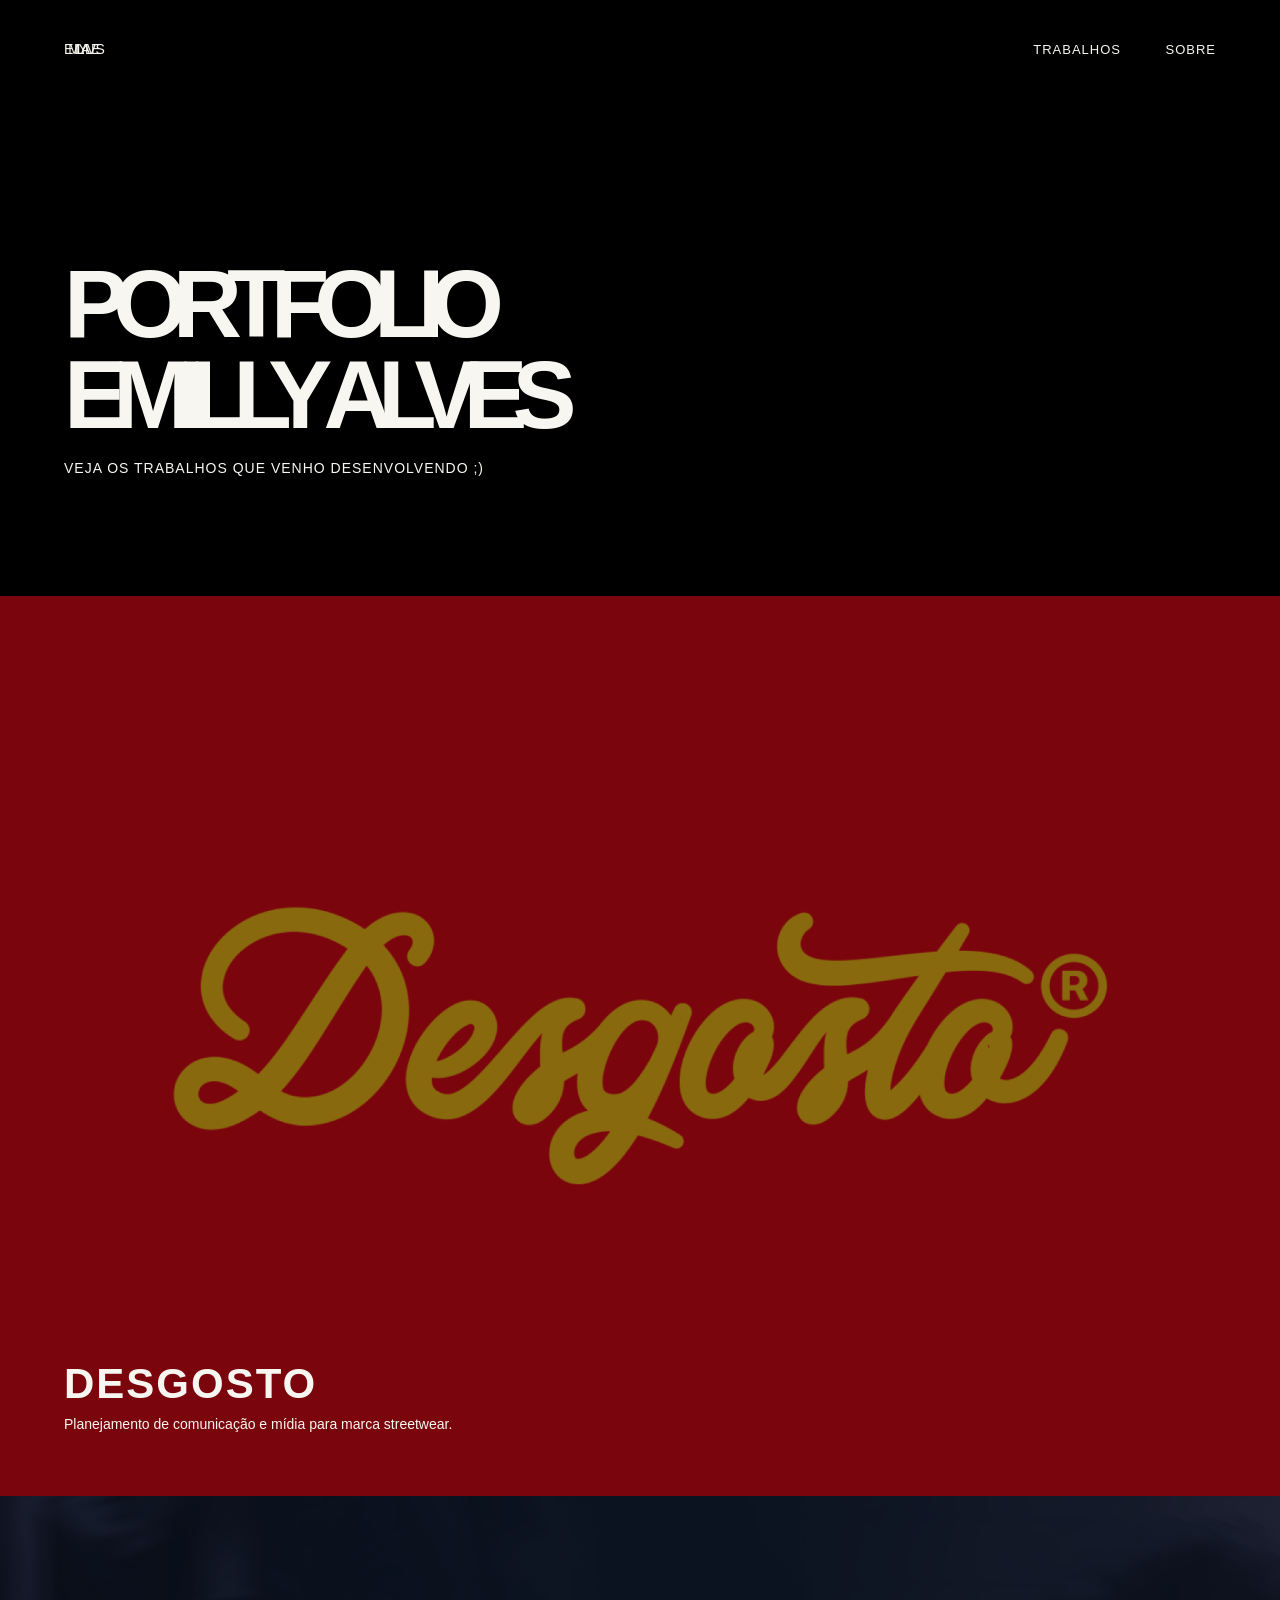
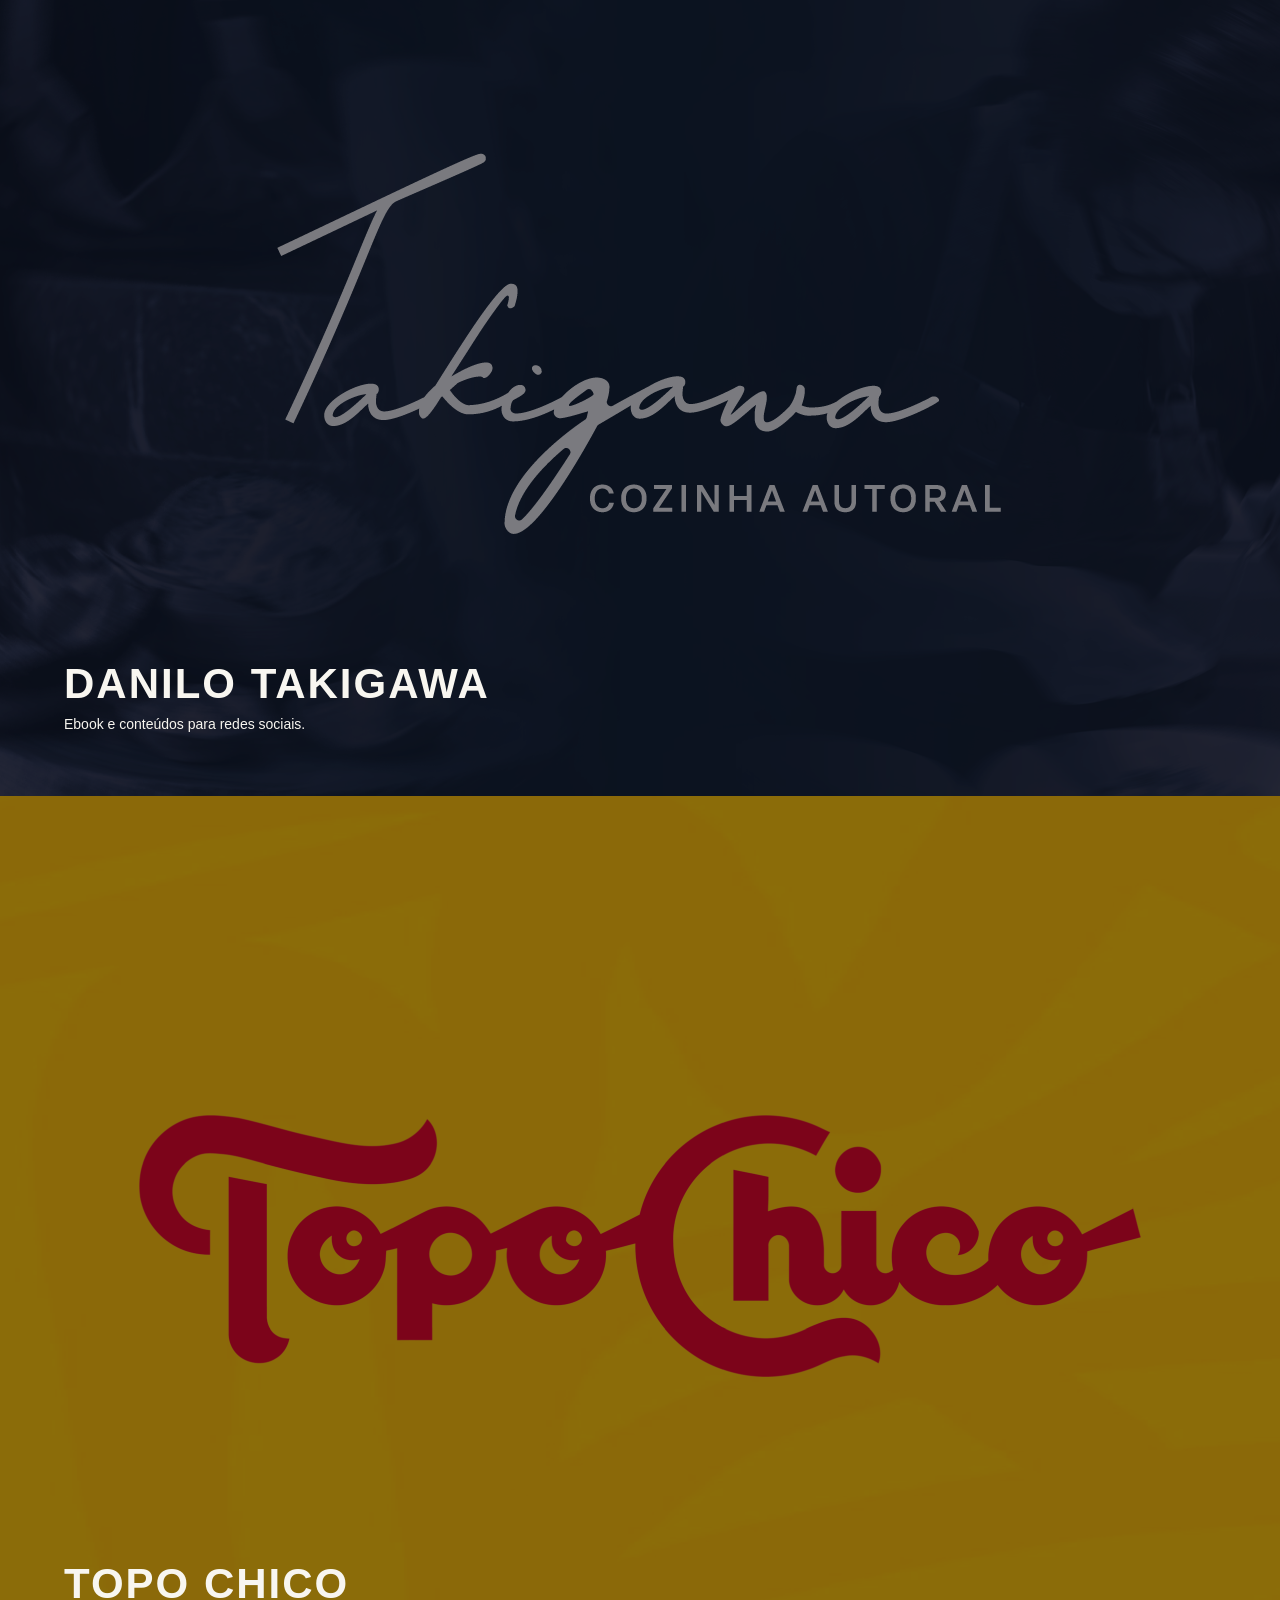
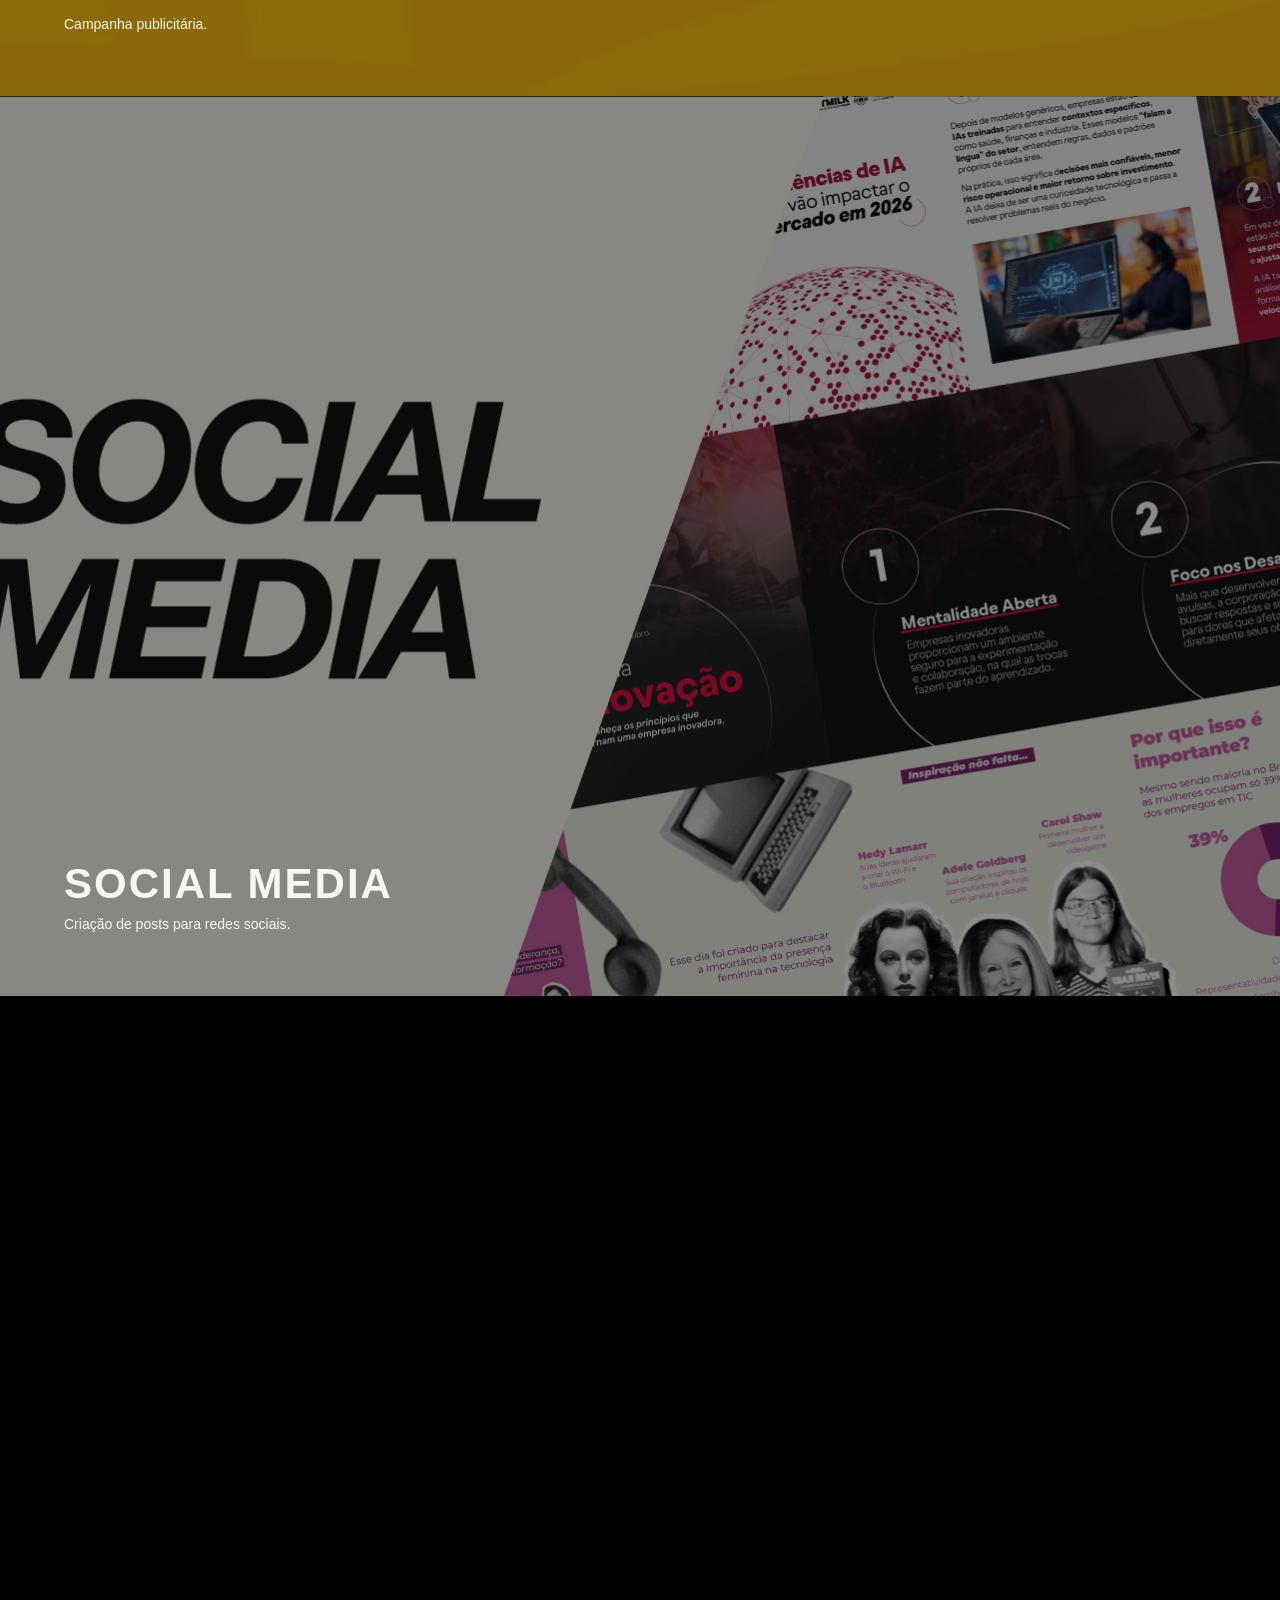
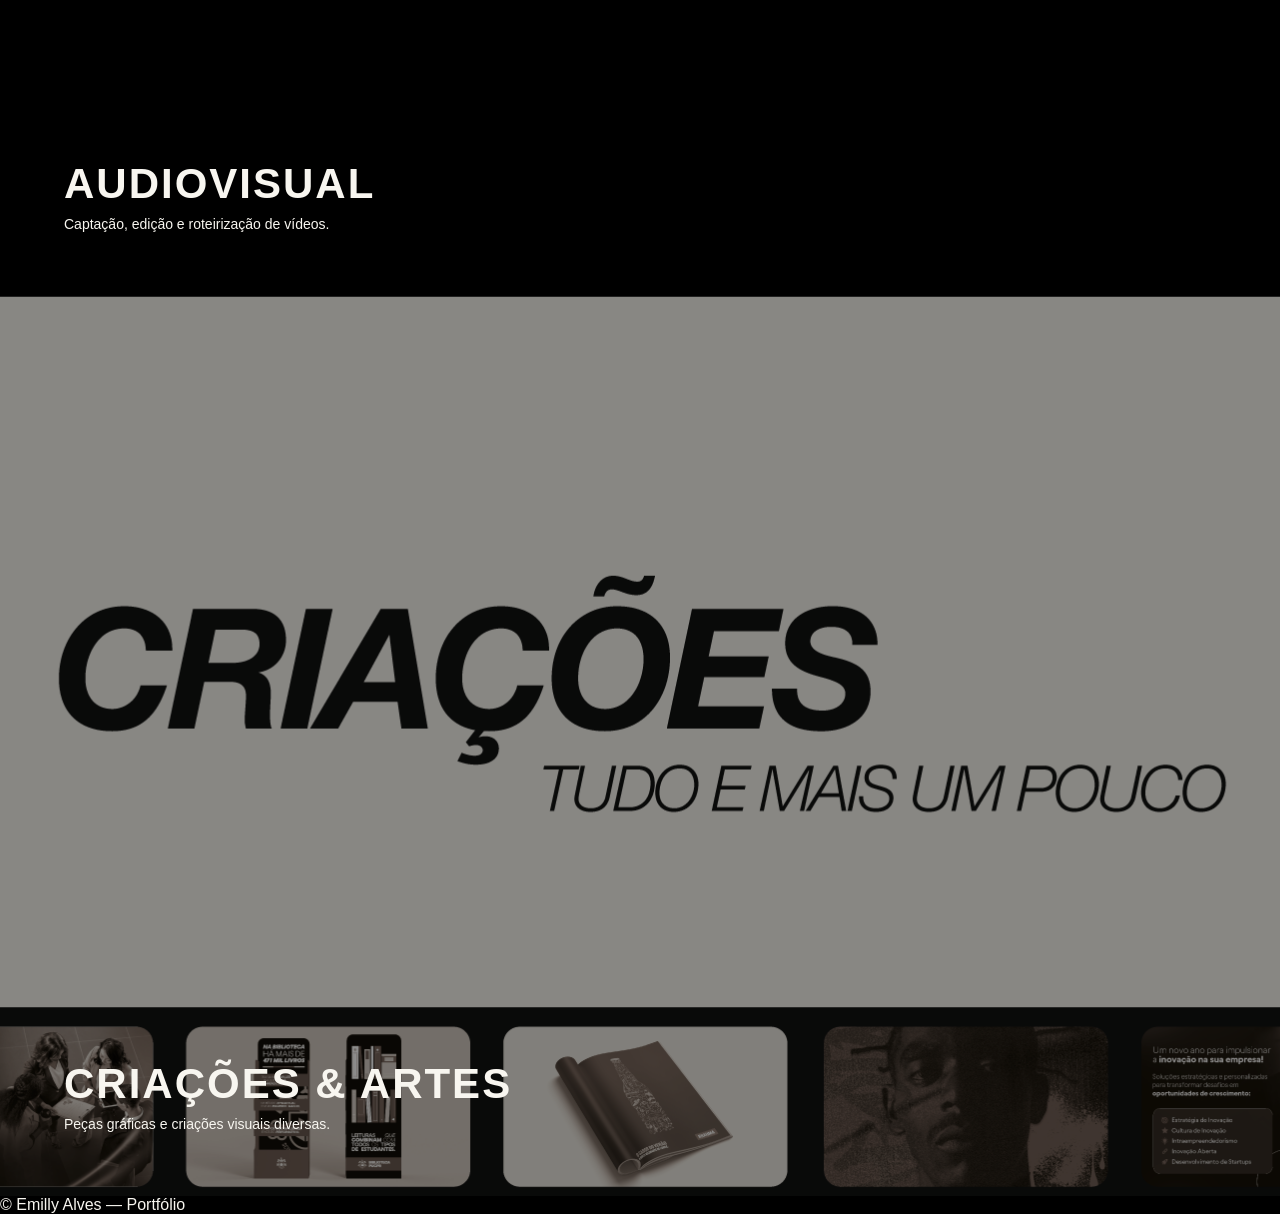
==== index.html @ 4bc7131a "Update audiovisual section and add footer" ====
<!DOCTYPE html>
<html lang="pt-br">
<head>
  <meta charset="UTF-8">
  <title>Portfolio — Emilly Alves</title>
  <meta name="viewport" content="width=device-width, initial-scale=1.0">
  <link rel="stylesheet" href="style.css">
</head>

<body>

<header class="header">
  <div class="header-name">EMILLY ALVES</div>
  <nav class="header-nav">
    <a href="index.html">TRABALHOS</a>
    <a href="sobre.html">SOBRE</a>
  </nav>
</header>

<section class="hero">
  <h1>
    PORTFOLIO<br>
    EMILLY ALVES
  </h1>
  <p>VEJA OS TRABALHOS QUE VENHO DESENVOLVENDO ;)</p>
</section>

<main class="projects">

  <!-- DESGOSTO -->
  <a href="trabalhos/desgosto.html" class="project">
    <img src="assets/planejamento/pdfs/CAPA DESGOSTO.png" alt="Desgosto">
    <div class="project-text">
      <h2>DESGOSTO</h2>
      <p>Planejamento de comunicação e mídia para marca streetwear.</p>
    </div>
  </a>

  <!-- DANILO TAKIGAWA -->
  <a href="trabalhos/danilo-takigawa.html" class="project">
    <img src="assets/comunicação integrada/CAPA DANILO TAKIGAWA.png" alt="Danilo Takigawa">
    <div class="project-text">
      <h2>DANILO TAKIGAWA</h2>
      <p>Ebook e conteúdos para redes sociais.</p>
    </div>
  </a>

  <!-- TOPO CHICO -->
  <a href="trabalhos/topo-chico.html" class="project">
    <img src="assets/topo chico/CAPA TOPO CHICO.png" alt="Topo Chico">
    <div class="project-text">
      <h2>TOPO CHICO</h2>
      <p>Campanha publicitária.</p>
    </div>
  </a>

  <!-- SOCIAL MEDIA -->
  <a href="trabalhos/social-media.html" class="project">
    <img src="assets/social-media/CAPA SOCIAL MEDIA.png" alt="Social Media">
    <div class="project-text">
      <h2>SOCIAL MEDIA</h2>
      <p>Criação de posts para redes sociais.</p>
    </div>
  </a>

  <!-- AUDIOVISUAL (VÍDEO EM LOOP) -->
  <a href="trabalhos/audiovisual.html" class="project">
    <video autoplay muted loop playsinline>
      <source src="assets/audiovissual/videos/CAPA VIDPrancheta 5.mp4" type="video/mp4">
    </video>
    <div class="project-text">
      <h2>AUDIOVISUAL</h2>
      <p>Captação, edição e roteirização de vídeos.</p>
    </div>
  </a>

  <!-- CRIAÇÕES & ARTES -->
  <a href="trabalhos/artes-diversas.html" class="project">
    <img src="assets/peças criação/CAPA CRIAÇÕES ARTES.png" alt="Criações e Artes">
    <div class="project-text">
      <h2>CRIAÇÕES & ARTES</h2>
      <p>Peças gráficas e criações visuais diversas.</p>
    </div>
  </a>

</main>

<footer class="footer">
  <p>© Emilly Alves — Portfólio</p>
</footer>

</body>
</html>
---- style.css ----
* {
  margin: 0;
  padding: 0;
  box-sizing: border-box;
}

body {
  font-family: Helvetica, Arial, sans-serif;
  background: #000;
  color: #f8f6f0;
}

/* HEADER */
.header {
  display: flex;
  justify-content: space-between;
  align-items: center;
  padding: 40px 64px;
}

.header-name {
  font-size: 14px;
  letter-spacing: -5px;
}

.header-nav a {
  margin-left: 40px;
  text-decoration: none;
  color: #f8f6f0;
  font-size: 13px;
  letter-spacing: 1px;
}

/* HERO */
.hero {
  padding: 160px 64px 120px;
}

.hero h1 {
  font-size: 96px;
  line-height: 0.95;
  letter-spacing: -15px;
}

.hero p {
  margin-top: 20px;
  font-size: 14px;
  letter-spacing: 1px;
}

/* PROJECTS */
.projects {
  display: flex;
  flex-direction: column;
}

/* PROJECT CARD */
.project {
  position: relative;
  height: 100vh;
  width: 100%;
  overflow: hidden;
  text-decoration: none;
  color: #f8f6f0;
}

.project img {
  width: 100%;
  height: 100%;
  object-fit: cover;
}

.project::after {
  content: "";
  position: absolute;
  inset: 0;
  background: rgba(0,0,0,0.45);
}

.project-text {
  position: absolute;
  bottom: 64px;
  left: 64px;
  z-index: 2;
}

.project-text h2 {
  font-size: 42px;
  letter-spacing: 2px;
}

.project-text p {
  margin-top: 8px;
  max-width: 420px;
  font-size: 14px;
}

/* MOBILE */
@media (max-width: 768px) {
  .hero h1 {
    font-size: 56px;
    letter-spacing: -8px;
  }
}
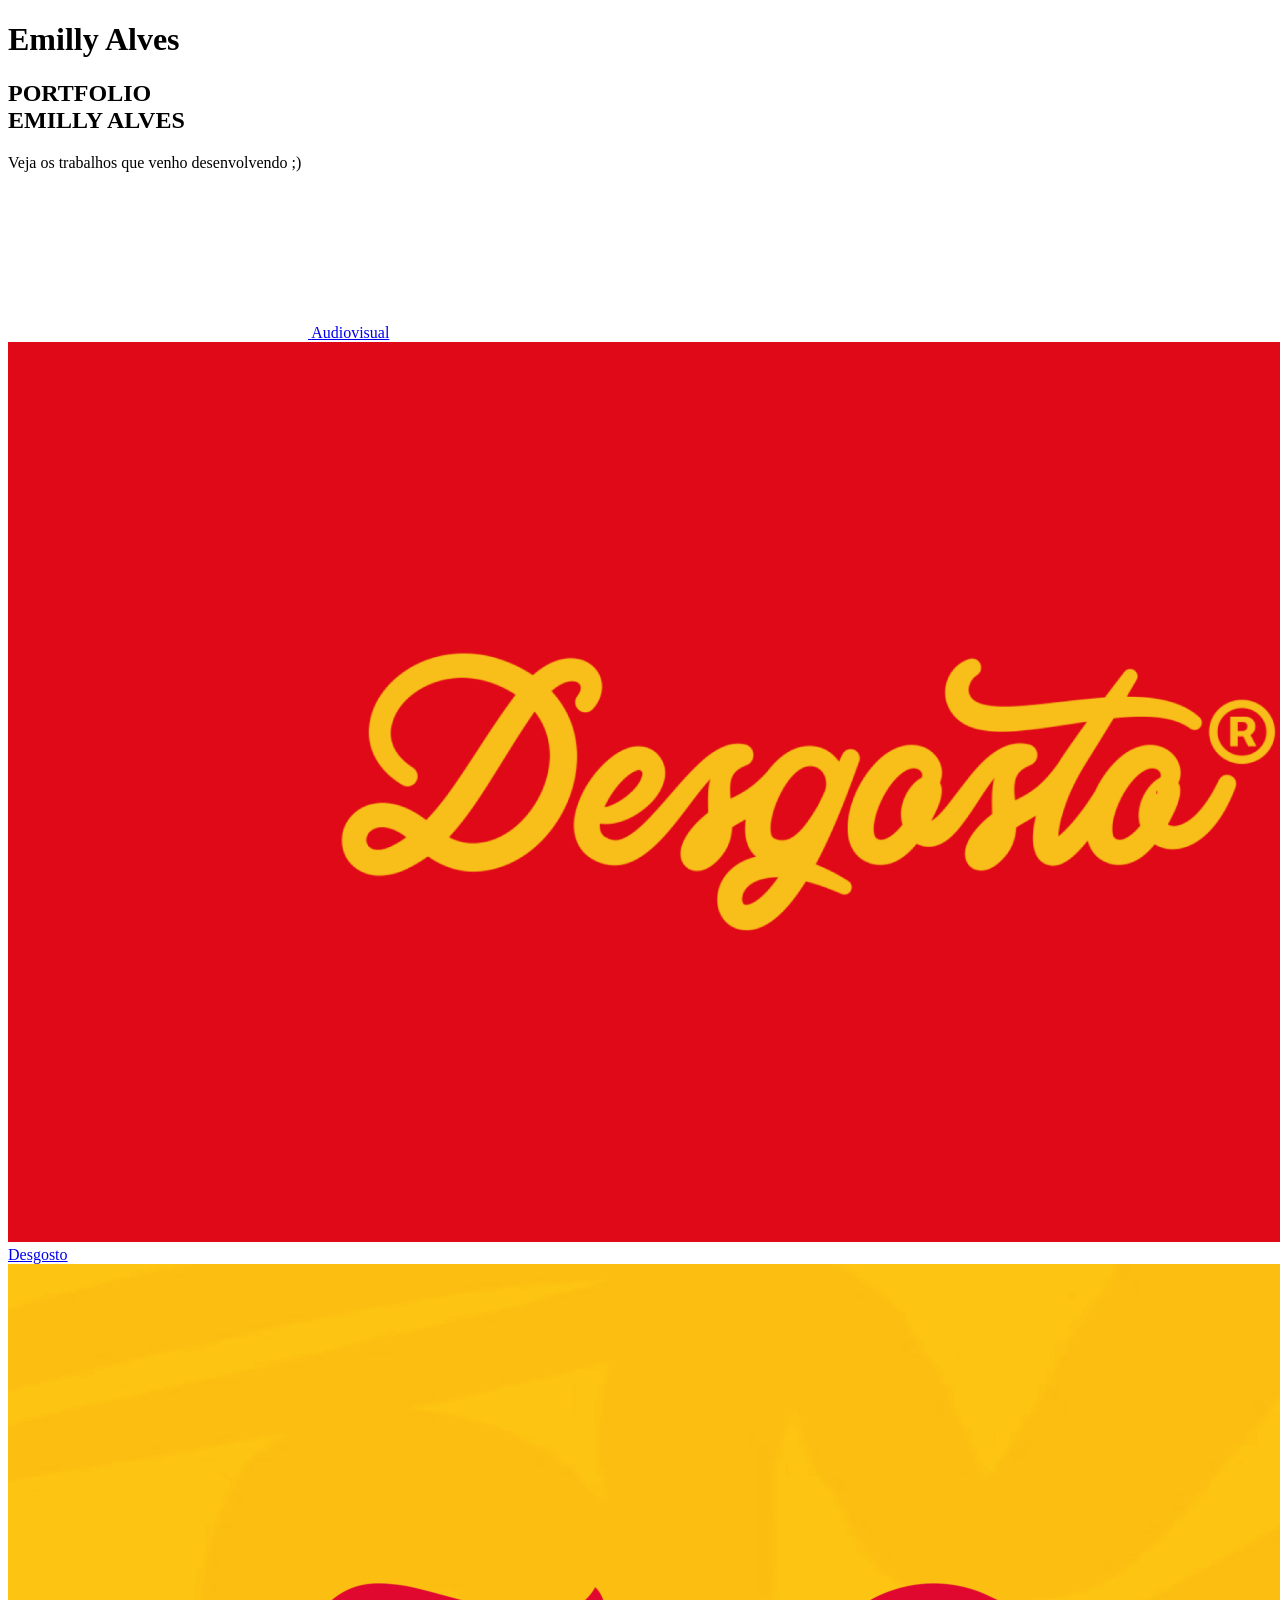
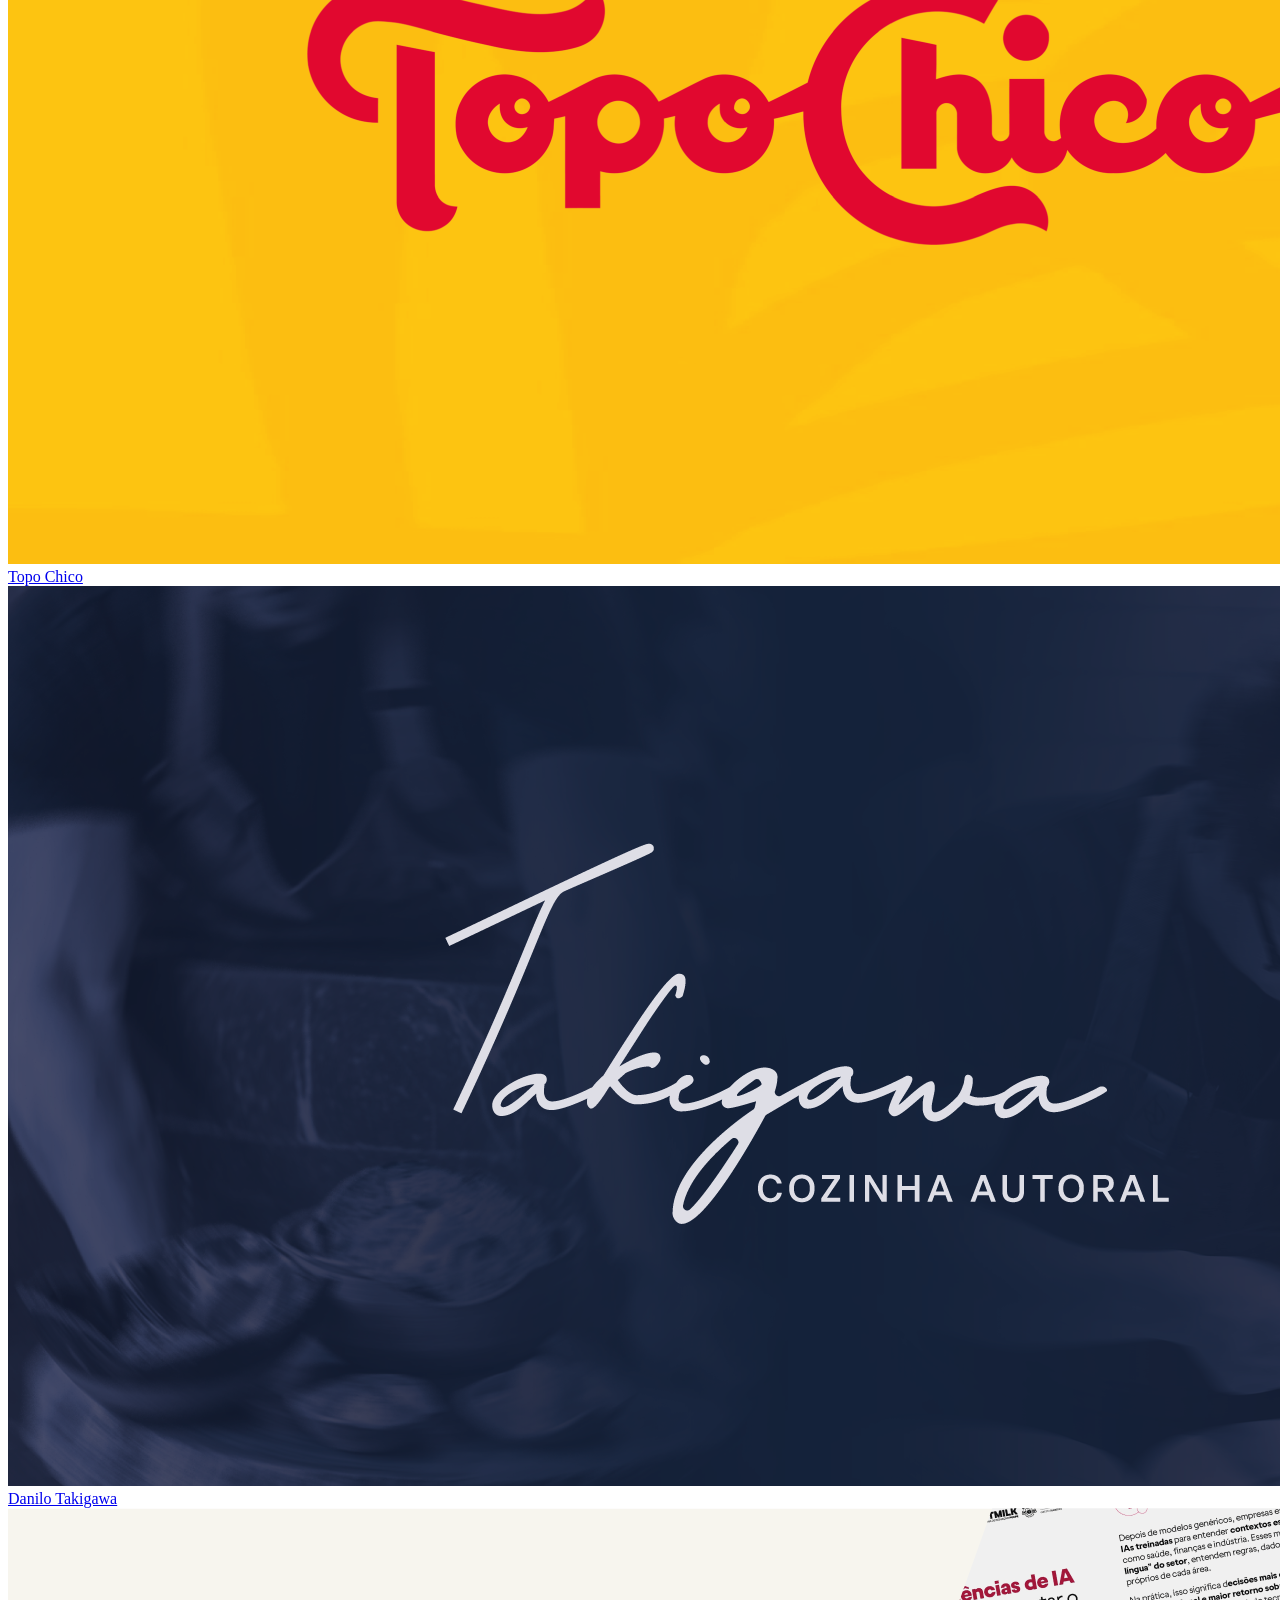
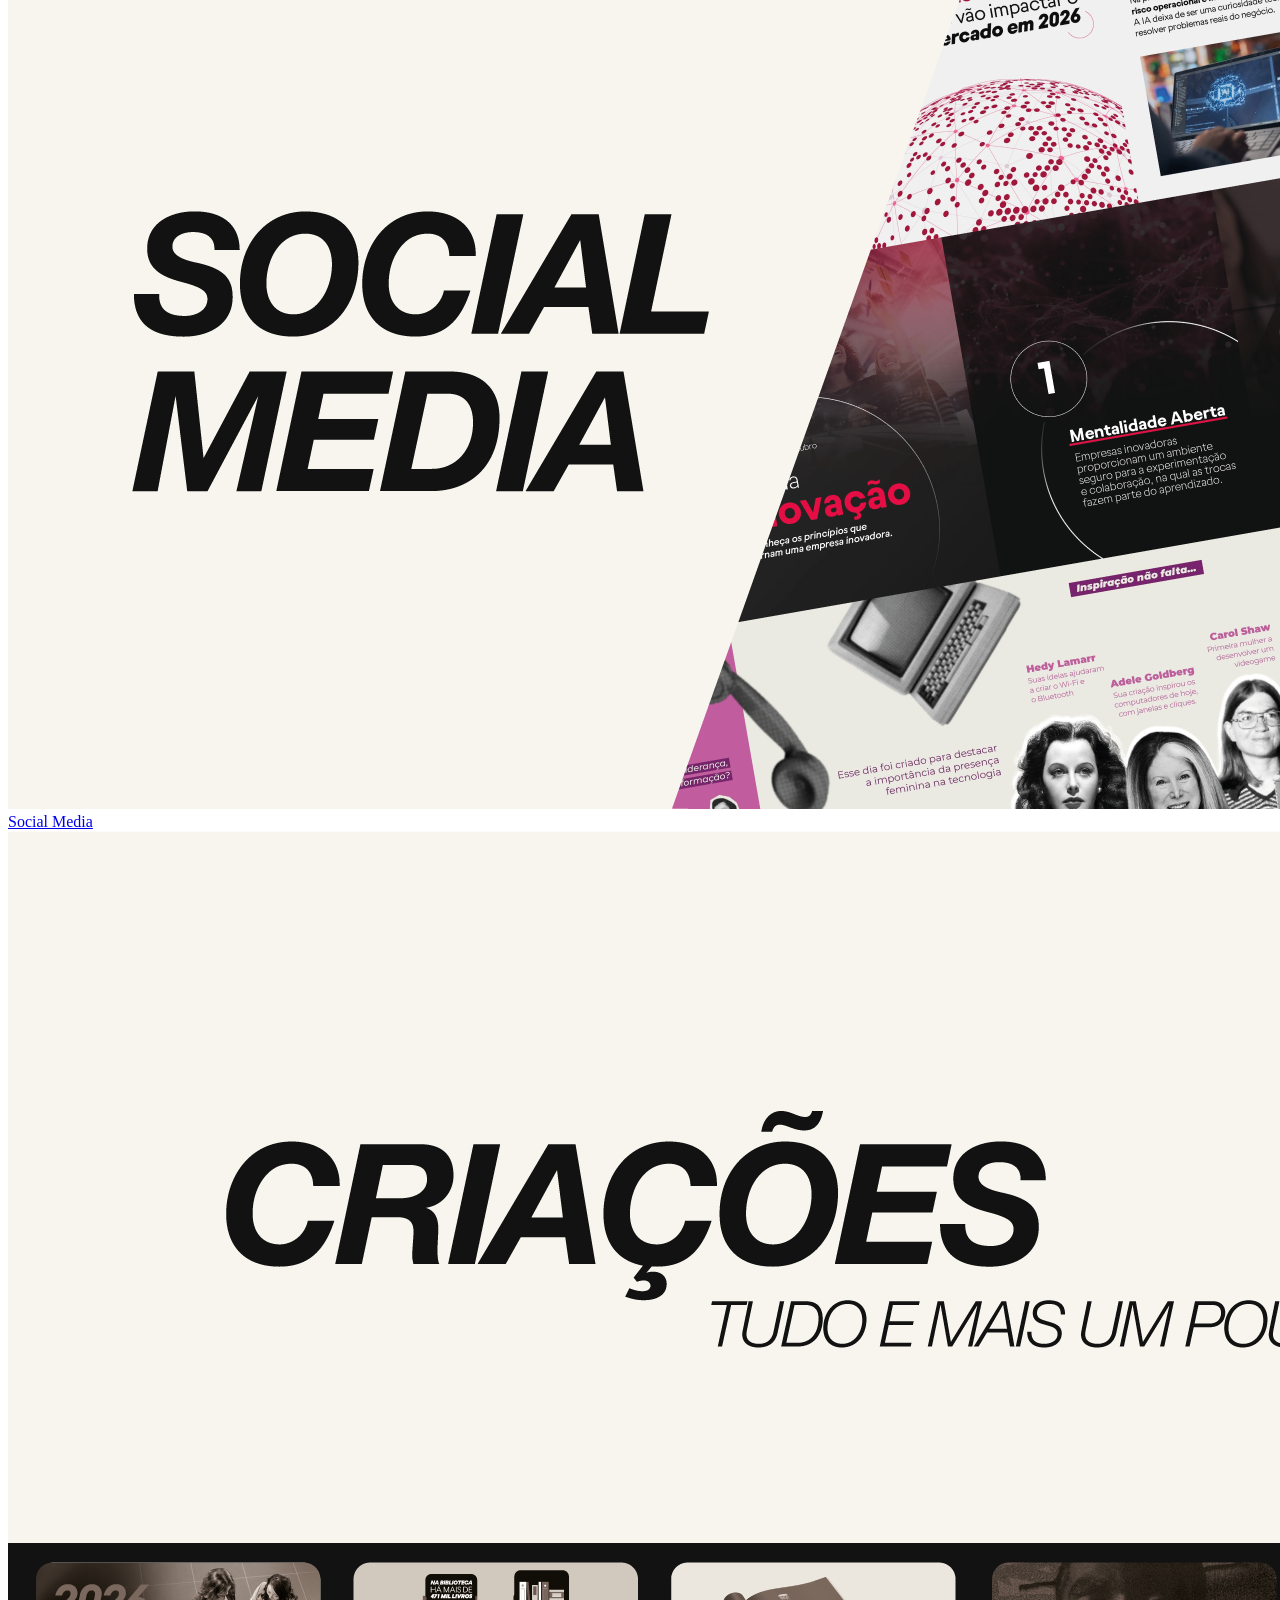
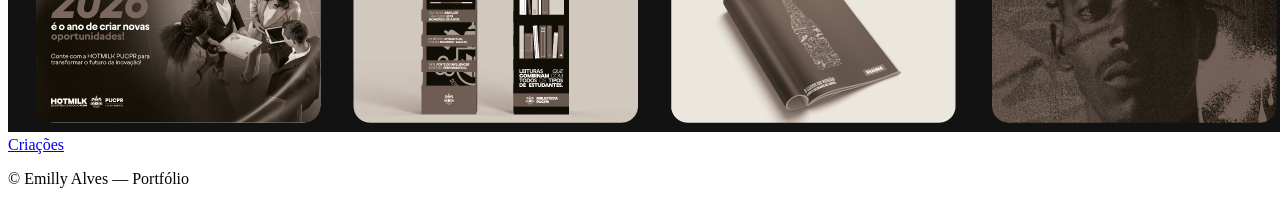
==== commit f6ba4acb: "Refactor index.html structure and content" ====
--- a/index.html
+++ b/index.html
@@ -1,93 +1,70 @@
 <!DOCTYPE html>
 <html lang="pt-br">
 <head>
-  <meta charset="UTF-8">
-  <title>Portfolio — Emilly Alves</title>
-  <meta name="viewport" content="width=device-width, initial-scale=1.0">
-  <link rel="stylesheet" href="style.css">
+  <meta charset="UTF-8" />
+  <title>Portfólio | Emilly Alves</title>
+
+  <link rel="stylesheet" href="css/style.css">
 </head>
 
 <body>
 
-<header class="header">
-  <div class="header-name">EMILLY ALVES</div>
-  <nav class="header-nav">
-    <a href="index.html">TRABALHOS</a>
-    <a href="sobre.html">SOBRE</a>
-  </nav>
-</header>
+  <!-- HEADER FIXO -->
+  <header class="header">
+    <h1>Emilly Alves</h1>
+  </header>
 
-<section class="hero">
-  <h1>
-    PORTFOLIO<br>
-    EMILLY ALVES
-  </h1>
-  <p>VEJA OS TRABALHOS QUE VENHO DESENVOLVENDO ;)</p>
-</section>
+  <!-- CONTEÚDO -->
+  <main class="container">
 
-<main class="projects">
+    <section class="intro">
+      <h2>PORTFOLIO<br>EMILLY ALVES</h2>
+      <p>Veja os trabalhos que venho desenvolvendo ;)</p>
+    </section>
 
-  <!-- DESGOSTO -->
-  <a href="trabalhos/desgosto.html" class="project">
-    <img src="assets/planejamento/pdfs/CAPA DESGOSTO.png" alt="Desgosto">
-    <div class="project-text">
-      <h2>DESGOSTO</h2>
-      <p>Planejamento de comunicação e mídia para marca streetwear.</p>
-    </div>
-  </a>
+    <section class="grid">
 
-  <!-- DANILO TAKIGAWA -->
-  <a href="trabalhos/danilo-takigawa.html" class="project">
-    <img src="assets/comunicação integrada/CAPA DANILO TAKIGAWA.png" alt="Danilo Takigawa">
-    <div class="project-text">
-      <h2>DANILO TAKIGAWA</h2>
-      <p>Ebook e conteúdos para redes sociais.</p>
-    </div>
-  </a>
+      <!-- AUDIOVISUAL (VÍDEO LOOP) -->
+      <a href="audiovisual.html" class="card">
+        <video autoplay muted loop playsinline>
+          <source src="assets/audiovisual/videos/CAPA VIDPrancheta 5.mp4" type="video/mp4">
+        </video>
+        <span>Audiovisual</span>
+      </a>
 
-  <!-- TOPO CHICO -->
-  <a href="trabalhos/topo-chico.html" class="project">
-    <img src="assets/topo chico/CAPA TOPO CHICO.png" alt="Topo Chico">
-    <div class="project-text">
-      <h2>TOPO CHICO</h2>
-      <p>Campanha publicitária.</p>
-    </div>
-  </a>
+      <a href="desgosto.html" class="card">
+        <img src="assets/planejamento/pdfs/CAPA DESGOSTO.png" alt="Desgosto">
+        <span>Desgosto</span>
+      </a>
 
-  <!-- SOCIAL MEDIA -->
-  <a href="trabalhos/social-media.html" class="project">
-    <img src="assets/social-media/CAPA SOCIAL MEDIA.png" alt="Social Media">
-    <div class="project-text">
-      <h2>SOCIAL MEDIA</h2>
-      <p>Criação de posts para redes sociais.</p>
-    </div>
-  </a>
+      <a href="topo-chico.html" class="card">
+        <img src="assets/topo chico/CAPA TOPO CHICO.png" alt="Topo Chico">
+        <span>Topo Chico</span>
+      </a>
 
-  <!-- AUDIOVISUAL (VÍDEO EM LOOP) -->
-  <a href="trabalhos/audiovisual.html" class="project">
-    <video autoplay muted loop playsinline>
-      <source src="assets/audiovissual/videos/CAPA VIDPrancheta 5.mp4" type="video/mp4">
-    </video>
-    <div class="project-text">
-      <h2>AUDIOVISUAL</h2>
-      <p>Captação, edição e roteirização de vídeos.</p>
-    </div>
-  </a>
+      <a href="danilo.html" class="card">
+        <img src="assets/comunicação integrada/CAPA DANILO TAKIGAWA.png" alt="Danilo Takigawa">
+        <span>Danilo Takigawa</span>
+      </a>
 
-  <!-- CRIAÇÕES & ARTES -->
-  <a href="trabalhos/artes-diversas.html" class="project">
-    <img src="assets/peças criação/CAPA CRIAÇÕES ARTES.png" alt="Criações e Artes">
-    <div class="project-text">
-      <h2>CRIAÇÕES & ARTES</h2>
-      <p>Peças gráficas e criações visuais diversas.</p>
-    </div>
-  </a>
+      <a href="social-media.html" class="card">
+        <img src="assets/social-media/CAPA SOCIAL MEDIA.png" alt="Social Media">
+        <span>Social Media</span>
+      </a>
 
-</main>
+      <a href="criacao.html" class="card">
+        <img src="assets/peças criação/CAPA CRIAÇÕES ARTES.png" alt="Criações">
+        <span>Criações</span>
+      </a>
 
-<footer class="footer">
-  <p>© Emilly Alves — Portfólio</p>
-</footer>
+    </section>
+  </main>
 
+  <!-- RODAPÉ -->
+  <footer class="footer">
+    <p>© Emilly Alves — Portfólio</p>
+  </footer>
+
+  <script src="js/script.js"></script>
 </body>
 </html>
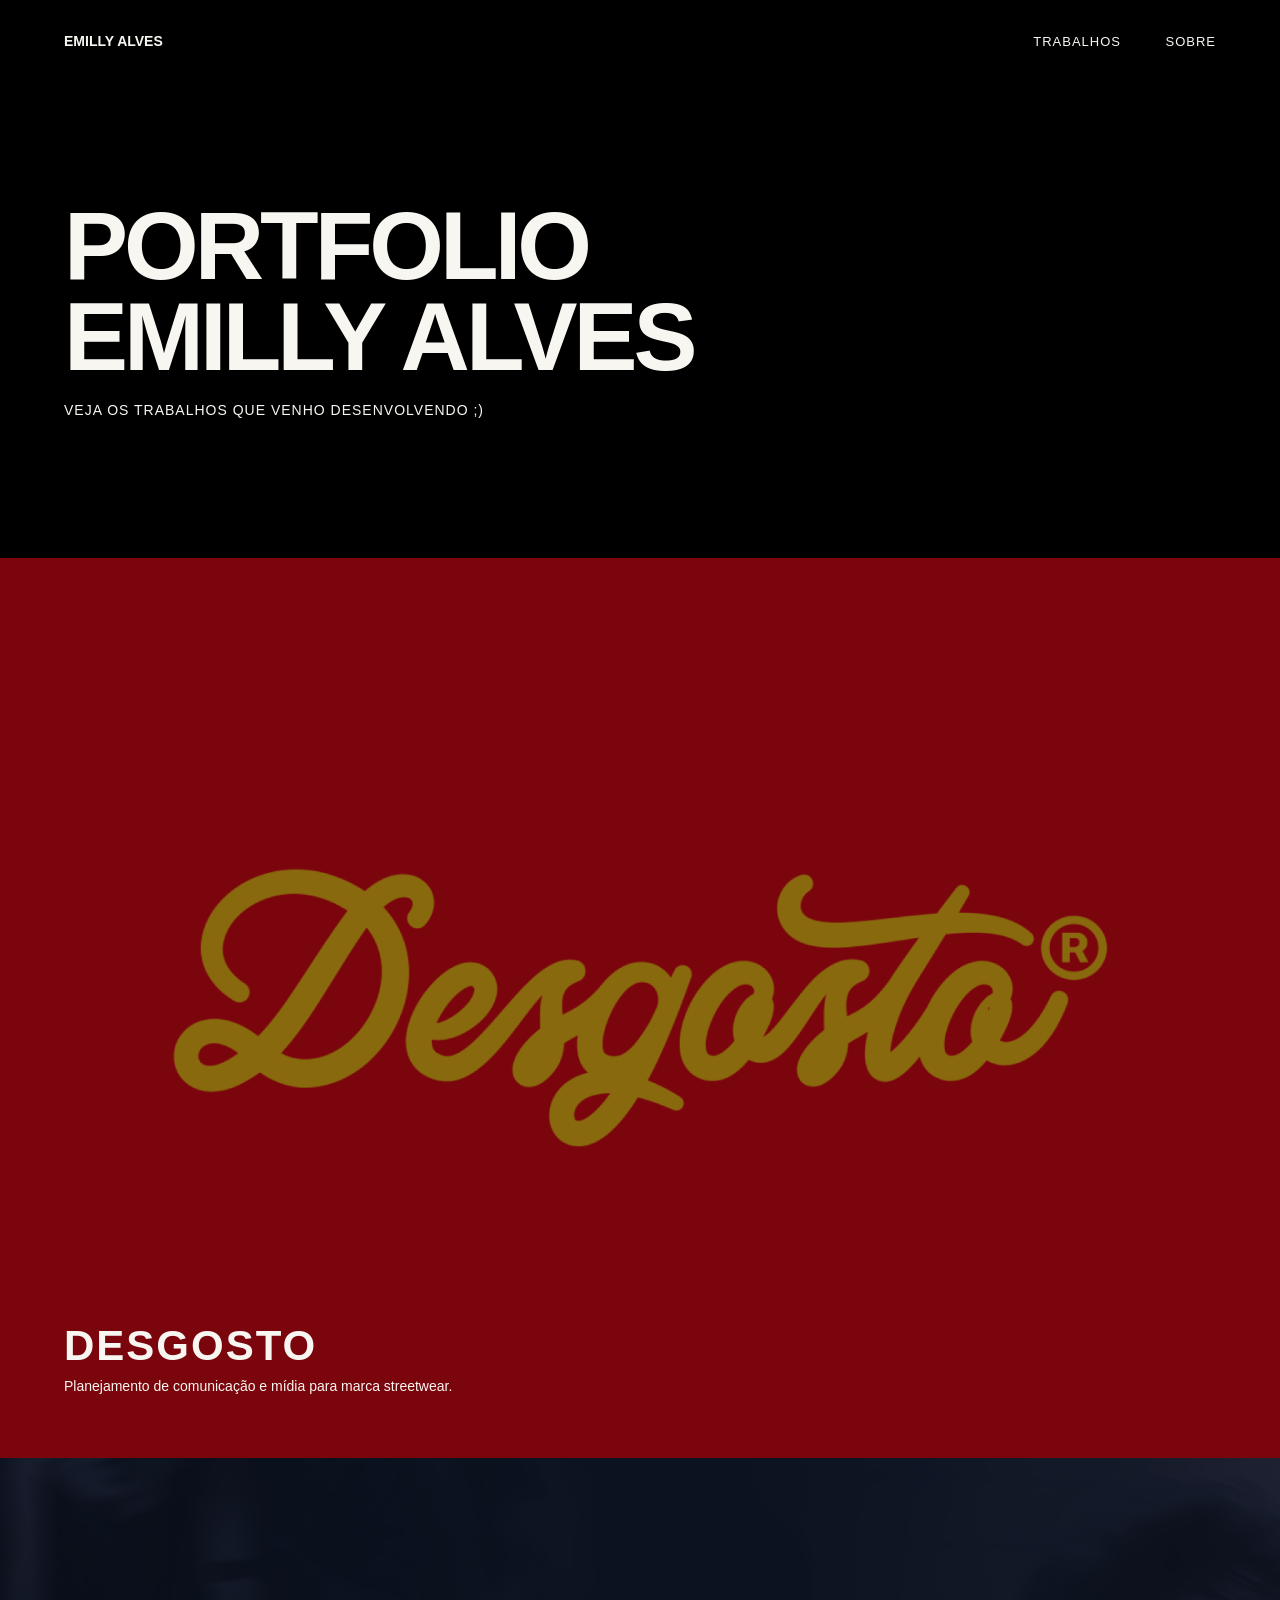
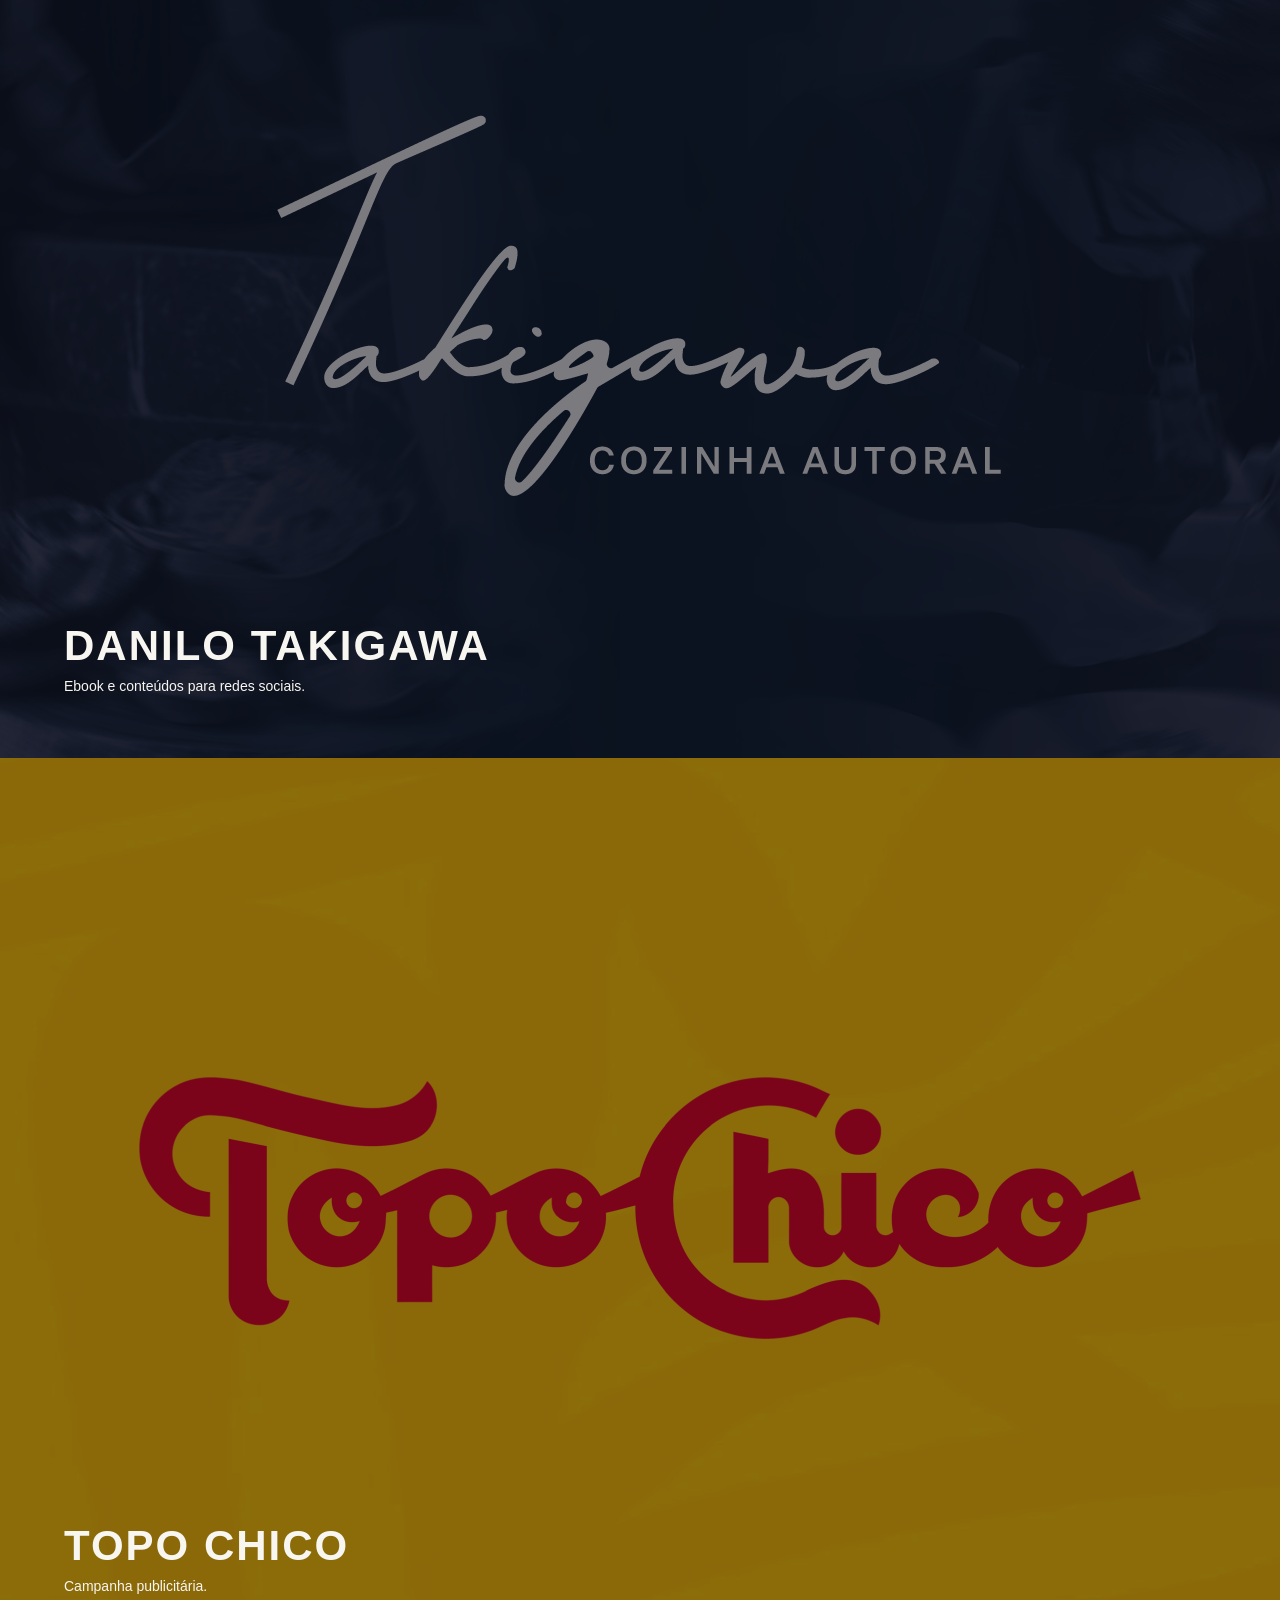
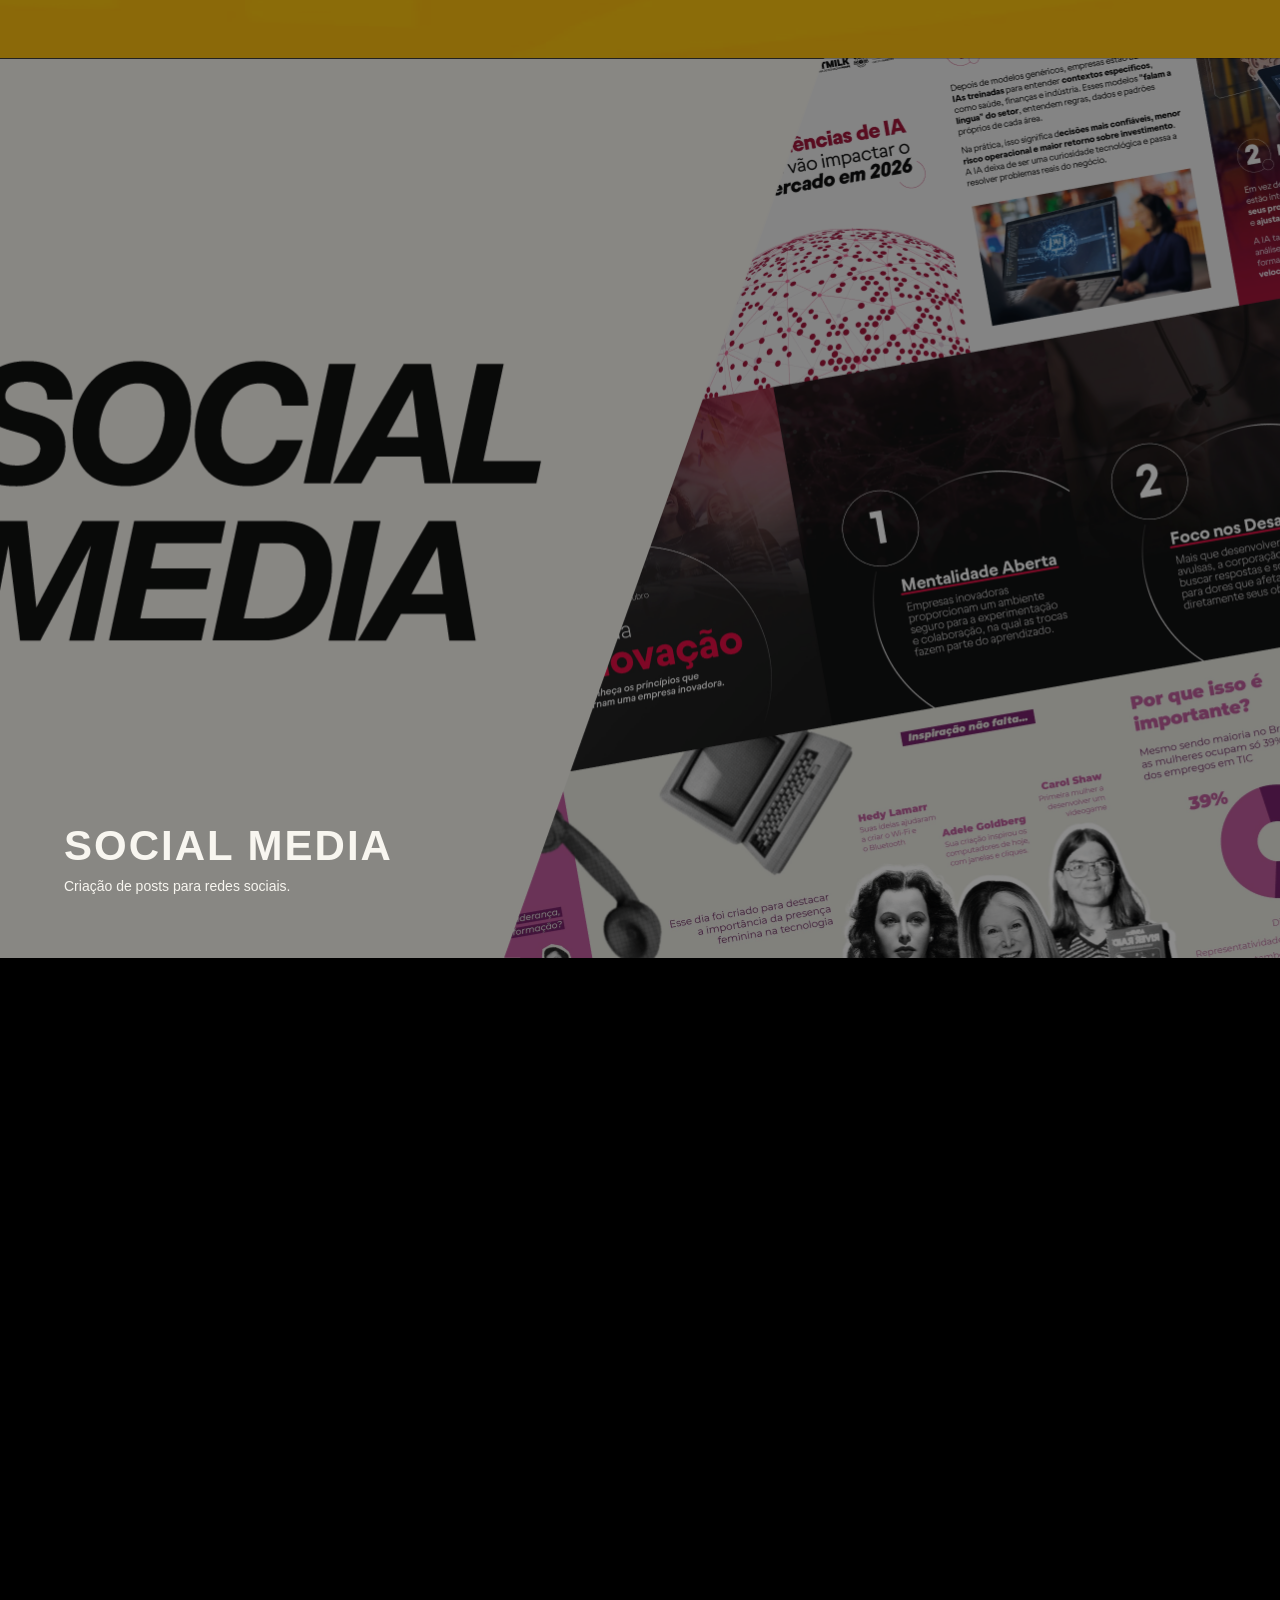
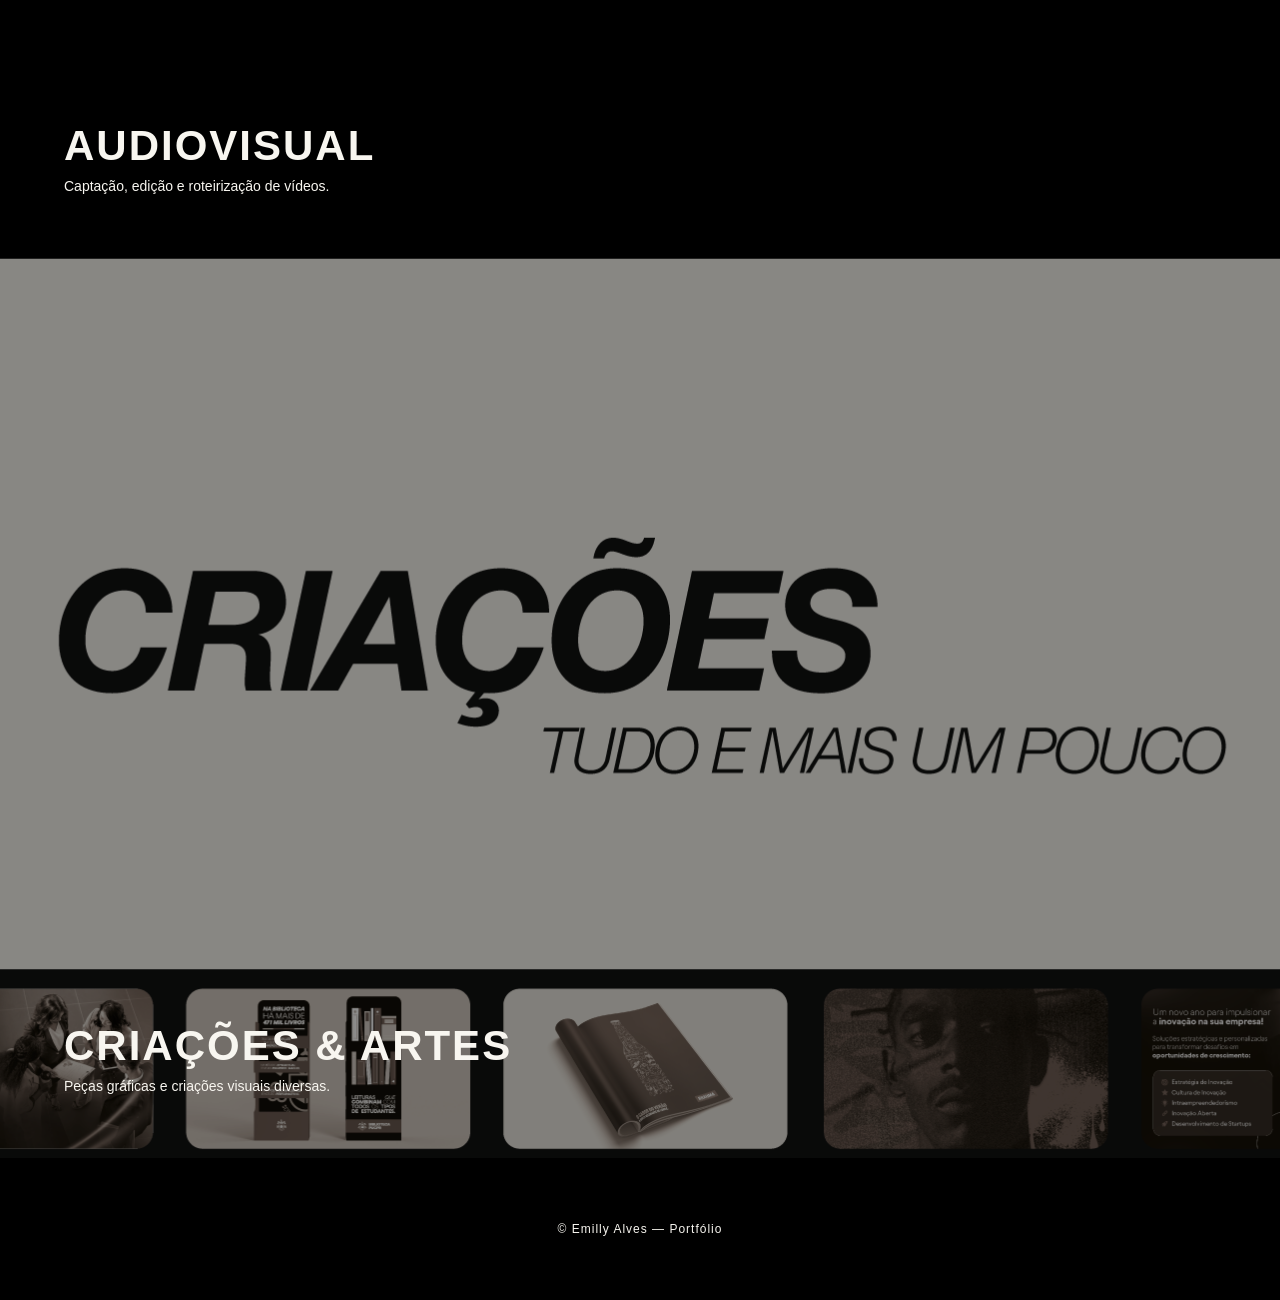
==== commit 40e76c98: "Update index.html" ====
--- a/index.html
+++ b/index.html
@@ -1,70 +1,93 @@
 <!DOCTYPE html>
 <html lang="pt-br">
 <head>
-  <meta charset="UTF-8" />
-  <title>Portfólio | Emilly Alves</title>
-
-  <link rel="stylesheet" href="css/style.css">
+  <meta charset="UTF-8">
+  <title>Portfolio — Emilly Alves</title>
+  <meta name="viewport" content="width=device-width, initial-scale=1.0">
+  <link rel="stylesheet" href="style.css">
 </head>
 
 <body>
 
-  <!-- HEADER FIXO -->
-  <header class="header">
-    <h1>Emilly Alves</h1>
-  </header>
+<header class="header">
+  <div class="header-name">EMILLY ALVES</div>
+  <nav class="header-nav">
+    <a href="index.html">TRABALHOS</a>
+    <a href="sobre.html">SOBRE</a>
+  </nav>
+</header>
 
-  <!-- CONTEÚDO -->
-  <main class="container">
+<section class="hero">
+  <h1>
+    PORTFOLIO<br>
+    EMILLY ALVES
+  </h1>
+  <p>VEJA OS TRABALHOS QUE VENHO DESENVOLVENDO ;)</p>
+</section>
 
-    <section class="intro">
-      <h2>PORTFOLIO<br>EMILLY ALVES</h2>
-      <p>Veja os trabalhos que venho desenvolvendo ;)</p>
-    </section>
+<main class="projects">
 
-    <section class="grid">
+  <!-- DESGOSTO -->
+  <a href="trabalhos/desgosto.html" class="project">
+    <img src="assets/planejamento/pdfs/CAPA DESGOSTO.png" alt="Desgosto">
+    <div class="project-text">
+      <h2>DESGOSTO</h2>
+      <p>Planejamento de comunicação e mídia para marca streetwear.</p>
+    </div>
+  </a>
 
-      <!-- AUDIOVISUAL (VÍDEO LOOP) -->
-      <a href="audiovisual.html" class="card">
-        <video autoplay muted loop playsinline>
-          <source src="assets/audiovisual/videos/CAPA VIDPrancheta 5.mp4" type="video/mp4">
-        </video>
-        <span>Audiovisual</span>
-      </a>
+  <!-- DANILO TAKIGAWA -->
+  <a href="trabalhos/danilo-takigawa.html" class="project">
+    <img src="assets/comunicação integrada/CAPA DANILO TAKIGAWA.png" alt="Danilo Takigawa">
+    <div class="project-text">
+      <h2>DANILO TAKIGAWA</h2>
+      <p>Ebook e conteúdos para redes sociais.</p>
+    </div>
+  </a>
 
-      <a href="desgosto.html" class="card">
-        <img src="assets/planejamento/pdfs/CAPA DESGOSTO.png" alt="Desgosto">
-        <span>Desgosto</span>
-      </a>
+  <!-- TOPO CHICO -->
+  <a href="trabalhos/topo-chico.html" class="project">
+    <img src="assets/topo chico/CAPA TOPO CHICO.png" alt="Topo Chico">
+    <div class="project-text">
+      <h2>TOPO CHICO</h2>
+      <p>Campanha publicitária.</p>
+    </div>
+  </a>
 
-      <a href="topo-chico.html" class="card">
-        <img src="assets/topo chico/CAPA TOPO CHICO.png" alt="Topo Chico">
-        <span>Topo Chico</span>
-      </a>
+  <!-- SOCIAL MEDIA -->
+  <a href="trabalhos/social-media.html" class="project">
+    <img src="assets/social-media/CAPA SOCIAL MEDIA.png" alt="Social Media">
+    <div class="project-text">
+      <h2>SOCIAL MEDIA</h2>
+      <p>Criação de posts para redes sociais.</p>
+    </div>
+  </a>
 
-      <a href="danilo.html" class="card">
-        <img src="assets/comunicação integrada/CAPA DANILO TAKIGAWA.png" alt="Danilo Takigawa">
-        <span>Danilo Takigawa</span>
-      </a>
+  <!-- AUDIOVISUAL (VÍDEO EM LOOP) -->
+  <a href="trabalhos/audiovisual.html" class="project">
+    <video autoplay muted loop playsinline>
+      <source src="assets/audiovissual/videos/CAPA VIDPrancheta 5.mp4" type="video/mp4">
+    </video>
+    <div class="project-text">
+      <h2>AUDIOVISUAL</h2>
+      <p>Captação, edição e roteirização de vídeos.</p>
+    </div>
+  </a>
 
-      <a href="social-media.html" class="card">
-        <img src="assets/social-media/CAPA SOCIAL MEDIA.png" alt="Social Media">
-        <span>Social Media</span>
-      </a>
+  <!-- CRIAÇÕES & ARTES -->
+  <a href="trabalhos/artes-diversas.html" class="project">
+    <img src="assets/peças criação/CAPA CRIAÇÕES ARTES.png" alt="Criações e Artes">
+    <div class="project-text">
+      <h2>CRIAÇÕES & ARTES</h2>
+      <p>Peças gráficas e criações visuais diversas.</p>
+    </div>
+  </a>
 
-      <a href="criacao.html" class="card">
-        <img src="assets/peças criação/CAPA CRIAÇÕES ARTES.png" alt="Criações">
-        <span>Criações</span>
-      </a>
+</main>
 
-    </section>
-  </main>
+<footer class="footer">
+  <p>© Emilly Alves — Portfólio</p>
+</footer>
 
-  <!-- RODAPÉ -->
-  <footer class="footer">
-    <p>© Emilly Alves — Portfólio</p>
-  </footer>
-
-  <script src="js/script.js"></script>
 </body>
 </html>
--- a/style.css
+++ b/style.css
@@ -0,0 +1,125 @@
+* {
+  margin: 0;
+  padding: 0;
+  box-sizing: border-box;
+}
+
+body {
+  font-family: Helvetica, Arial, sans-serif;
+  background: #000;
+  color: #f8f6f0;
+}
+
+/* HEADER FIXO */
+.header {
+  position: fixed;
+  top: 0;
+  left: 0;
+  width: 100%;
+  z-index: 100;
+  padding: 32px 64px;
+  display: flex;
+  justify-content: space-between;
+  align-items: center;
+  background: rgba(0,0,0,0.9);
+}
+
+.header-name {
+  font-weight: bold;
+  letter-spacing: normal;
+  font-size: 14px;
+}
+
+.header-nav a {
+  margin-left: 40px;
+  text-decoration: none;
+  color: #f8f6f0;
+  font-size: 13px;
+  letter-spacing: 1px;
+}
+
+/* HERO */
+.hero {
+  padding: 200px 64px 140px;
+}
+
+.hero h1 {
+  font-size: 96px;
+  line-height: 0.95;
+  letter-spacing: -4px;
+}
+
+.hero p {
+  margin-top: 20px;
+  font-size: 14px;
+  letter-spacing: 1px;
+}
+
+/* PROJECTS */
+.projects {
+  display: flex;
+  flex-direction: column;
+}
+
+/* PROJECT CARD */
+.project {
+  position: relative;
+  height: 100vh;
+  width: 100%;
+  overflow: hidden;
+  text-decoration: none;
+  color: #f8f6f0;
+}
+
+.project img,
+.project video {
+  width: 100%;
+  height: 100%;
+  object-fit: cover;
+}
+
+/* OVERLAY */
+.project::after {
+  content: "";
+  position: absolute;
+  inset: 0;
+  background: rgba(0,0,0,0.45);
+}
+
+/* TEXTO */
+.project-text {
+  position: absolute;
+  bottom: 64px;
+  left: 64px;
+  z-index: 2;
+}
+
+.project-text h2 {
+  font-size: 42px;
+  letter-spacing: 2px;
+}
+
+.project-text p {
+  margin-top: 8px;
+  max-width: 420px;
+  font-size: 14px;
+}
+
+/* FOOTER (APARECE NO FIM) */
+.footer {
+  padding: 64px;
+  text-align: center;
+  font-size: 12px;
+  letter-spacing: 1px;
+}
+
+/* MOBILE */
+@media (max-width: 768px) {
+  .hero h1 {
+    font-size: 56px;
+  }
+
+  .project-text h2 {
+    font-size: 28px;
+  }
+}
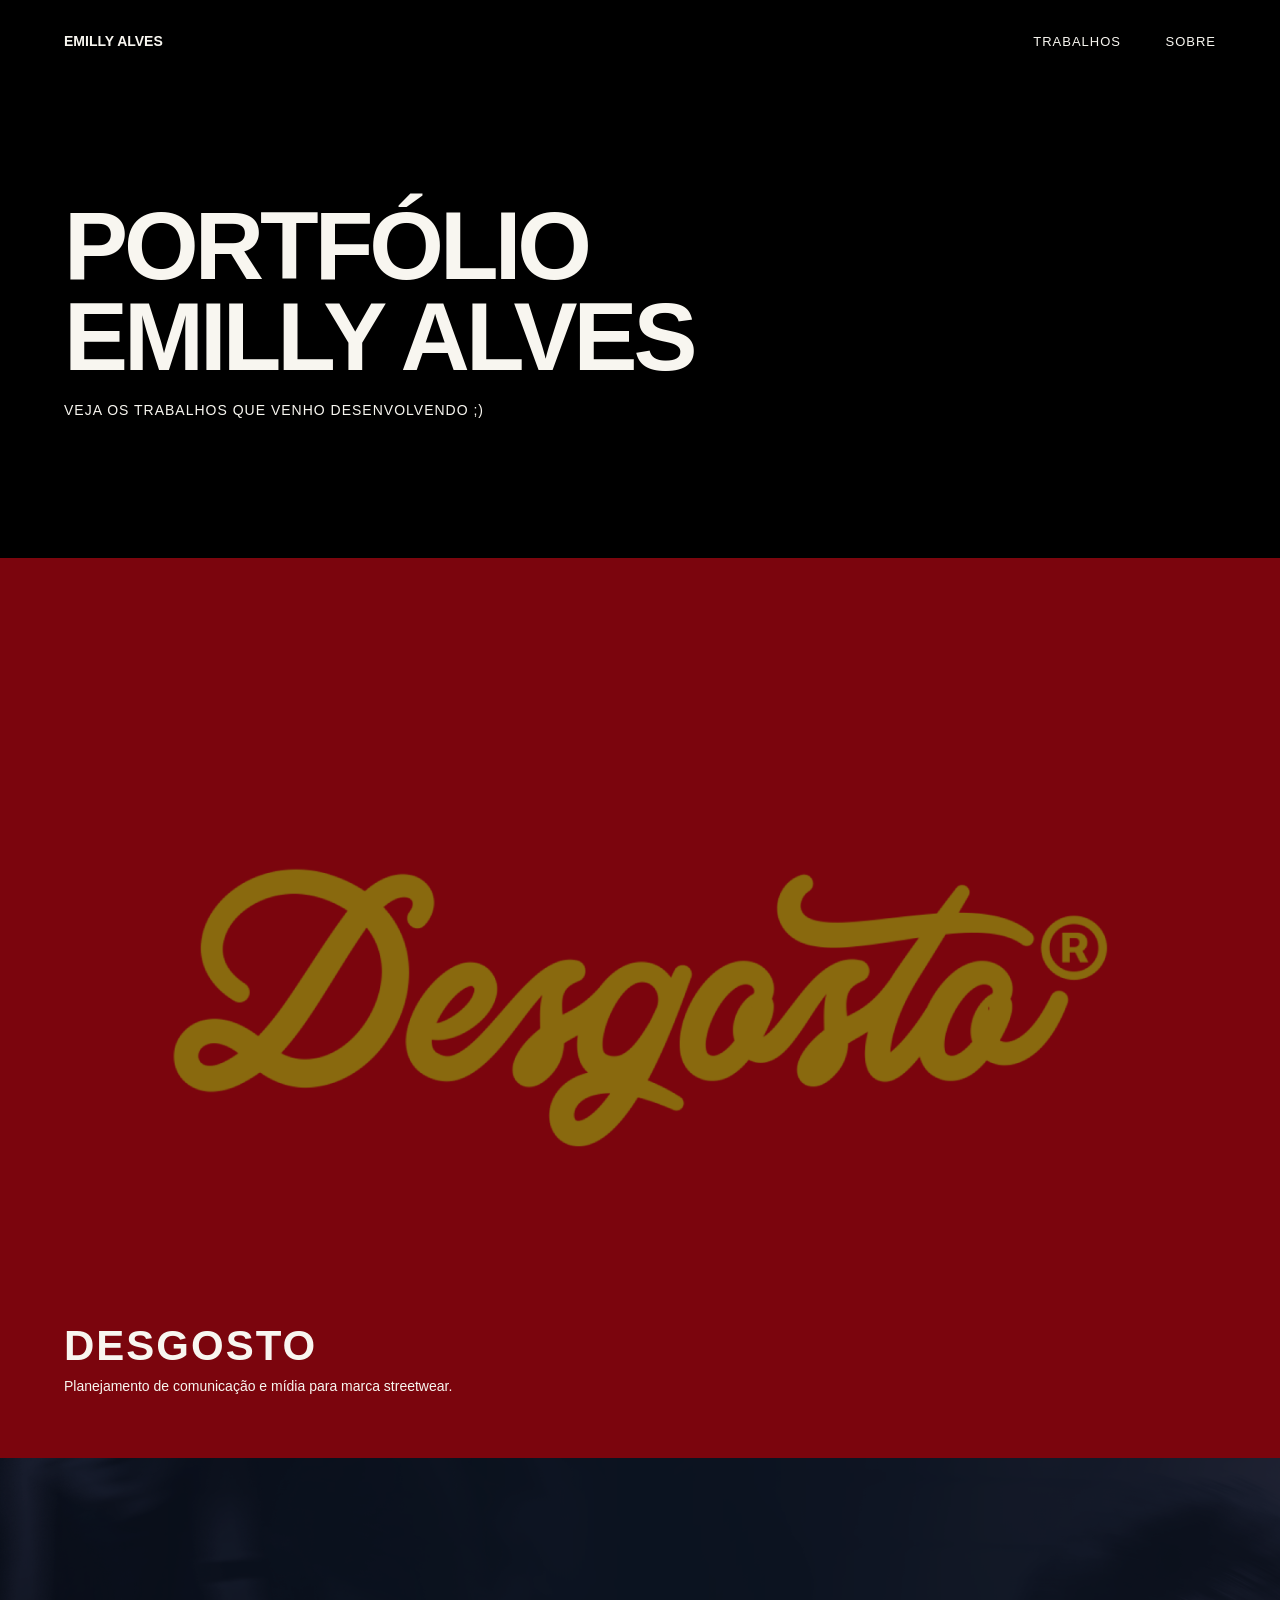
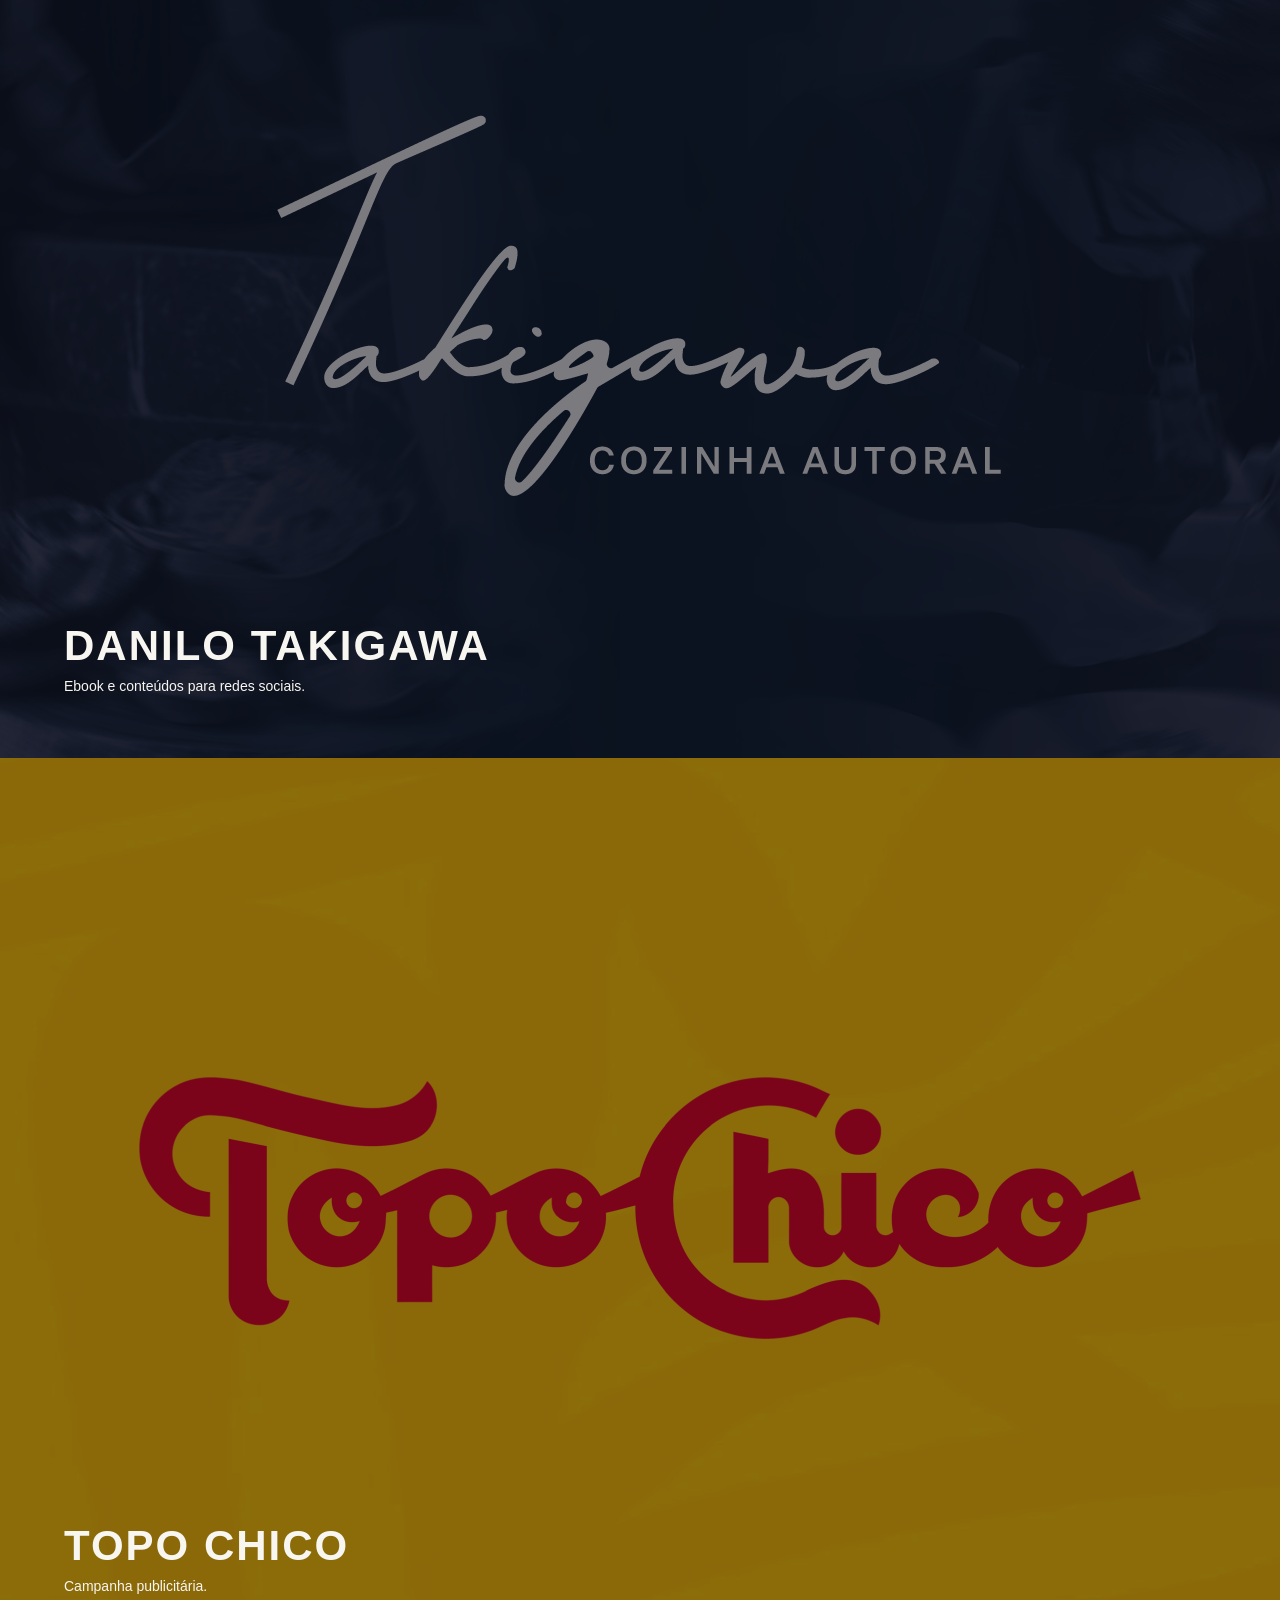
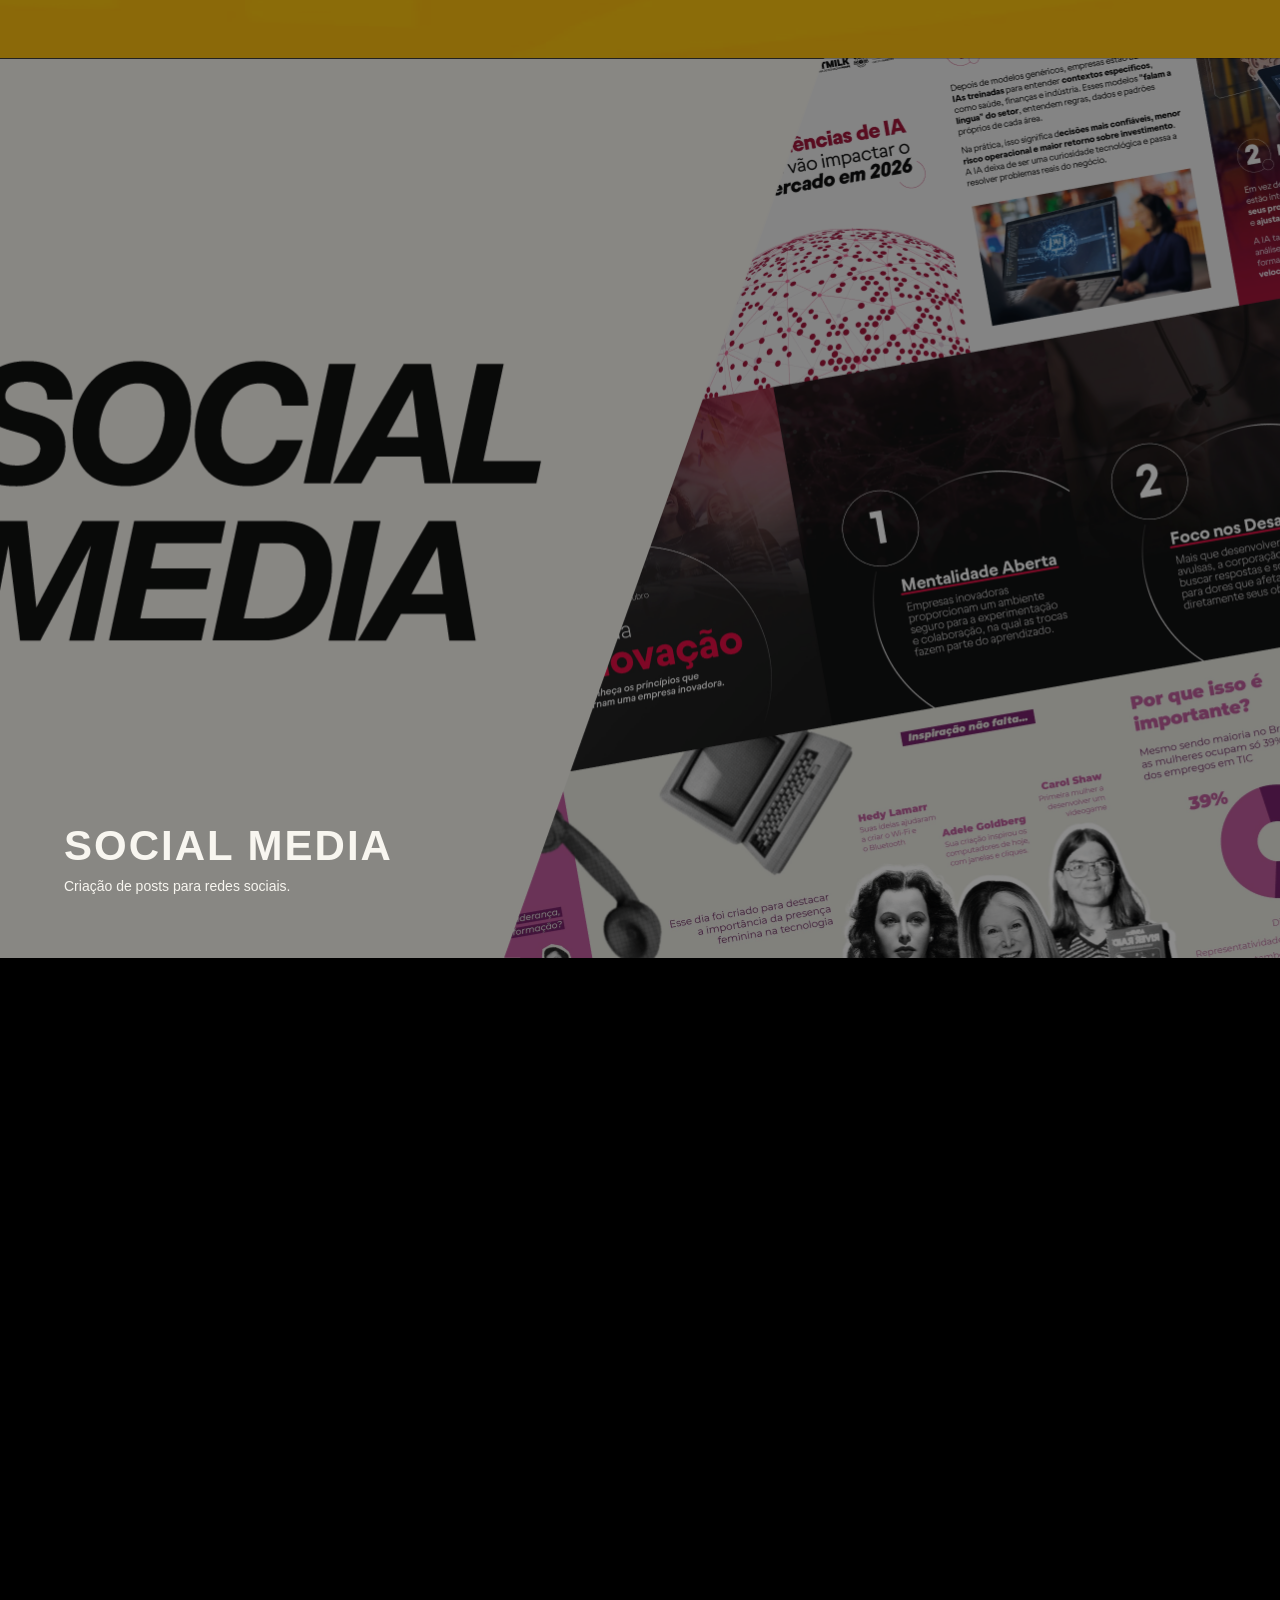
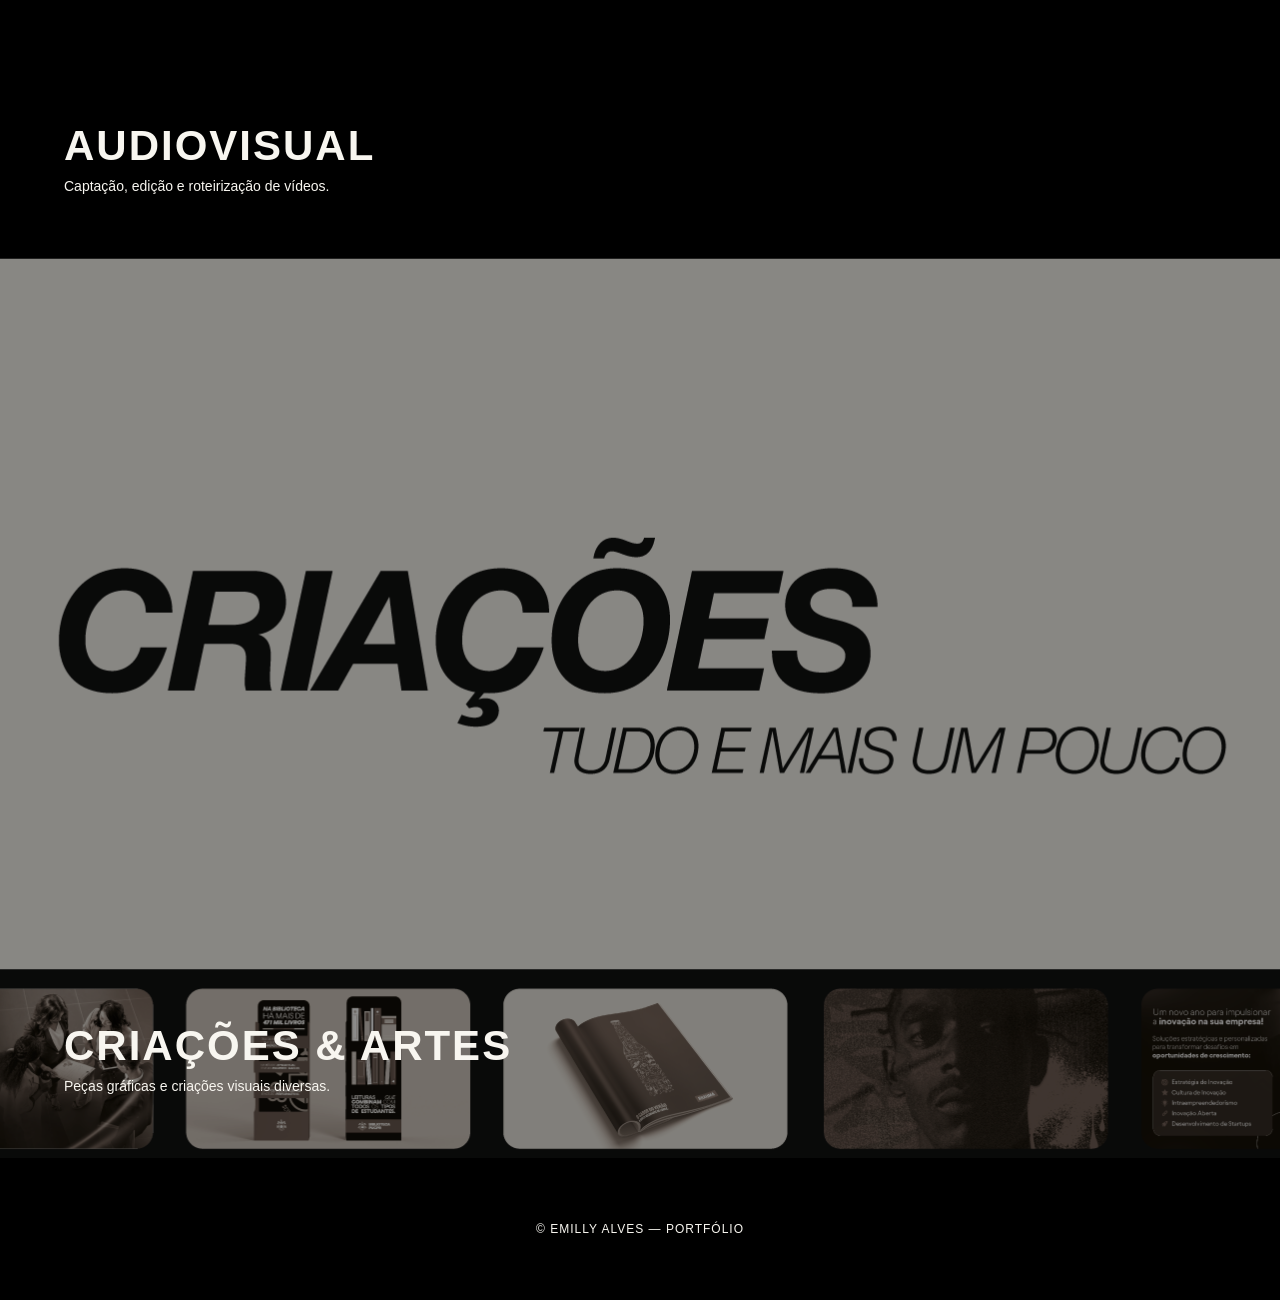
==== commit 05732b8c: "Update index.html" ====
--- a/index.html
+++ b/index.html
@@ -19,7 +19,7 @@
 
 <section class="hero">
   <h1>
-    PORTFOLIO<br>
+    PORTFÓLIO<br>
     EMILLY ALVES
   </h1>
   <p>VEJA OS TRABALHOS QUE VENHO DESENVOLVENDO ;)</p>
@@ -86,7 +86,7 @@
 </main>
 
 <footer class="footer">
-  <p>© Emilly Alves — Portfólio</p>
+  <p>© EMILLY ALVES — PORTFÓLIO</p>
 </footer>
 
 </body>
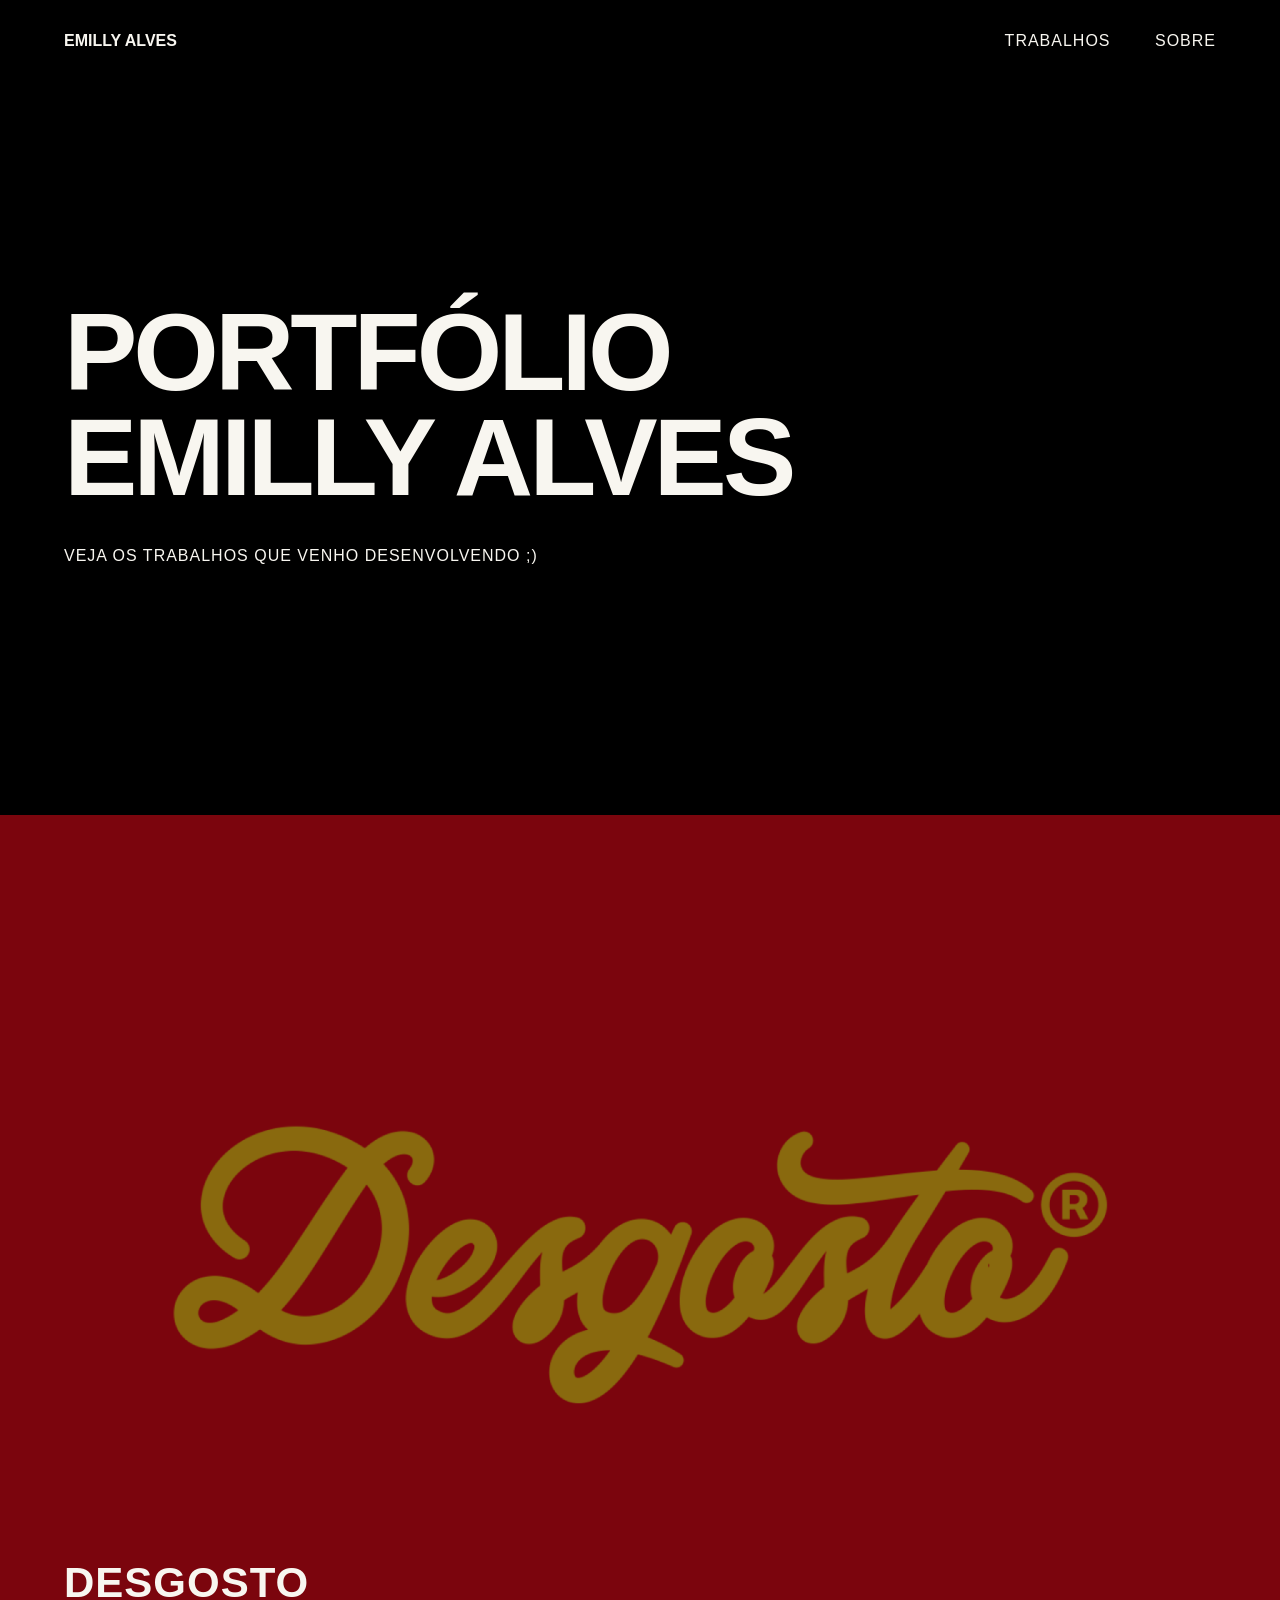
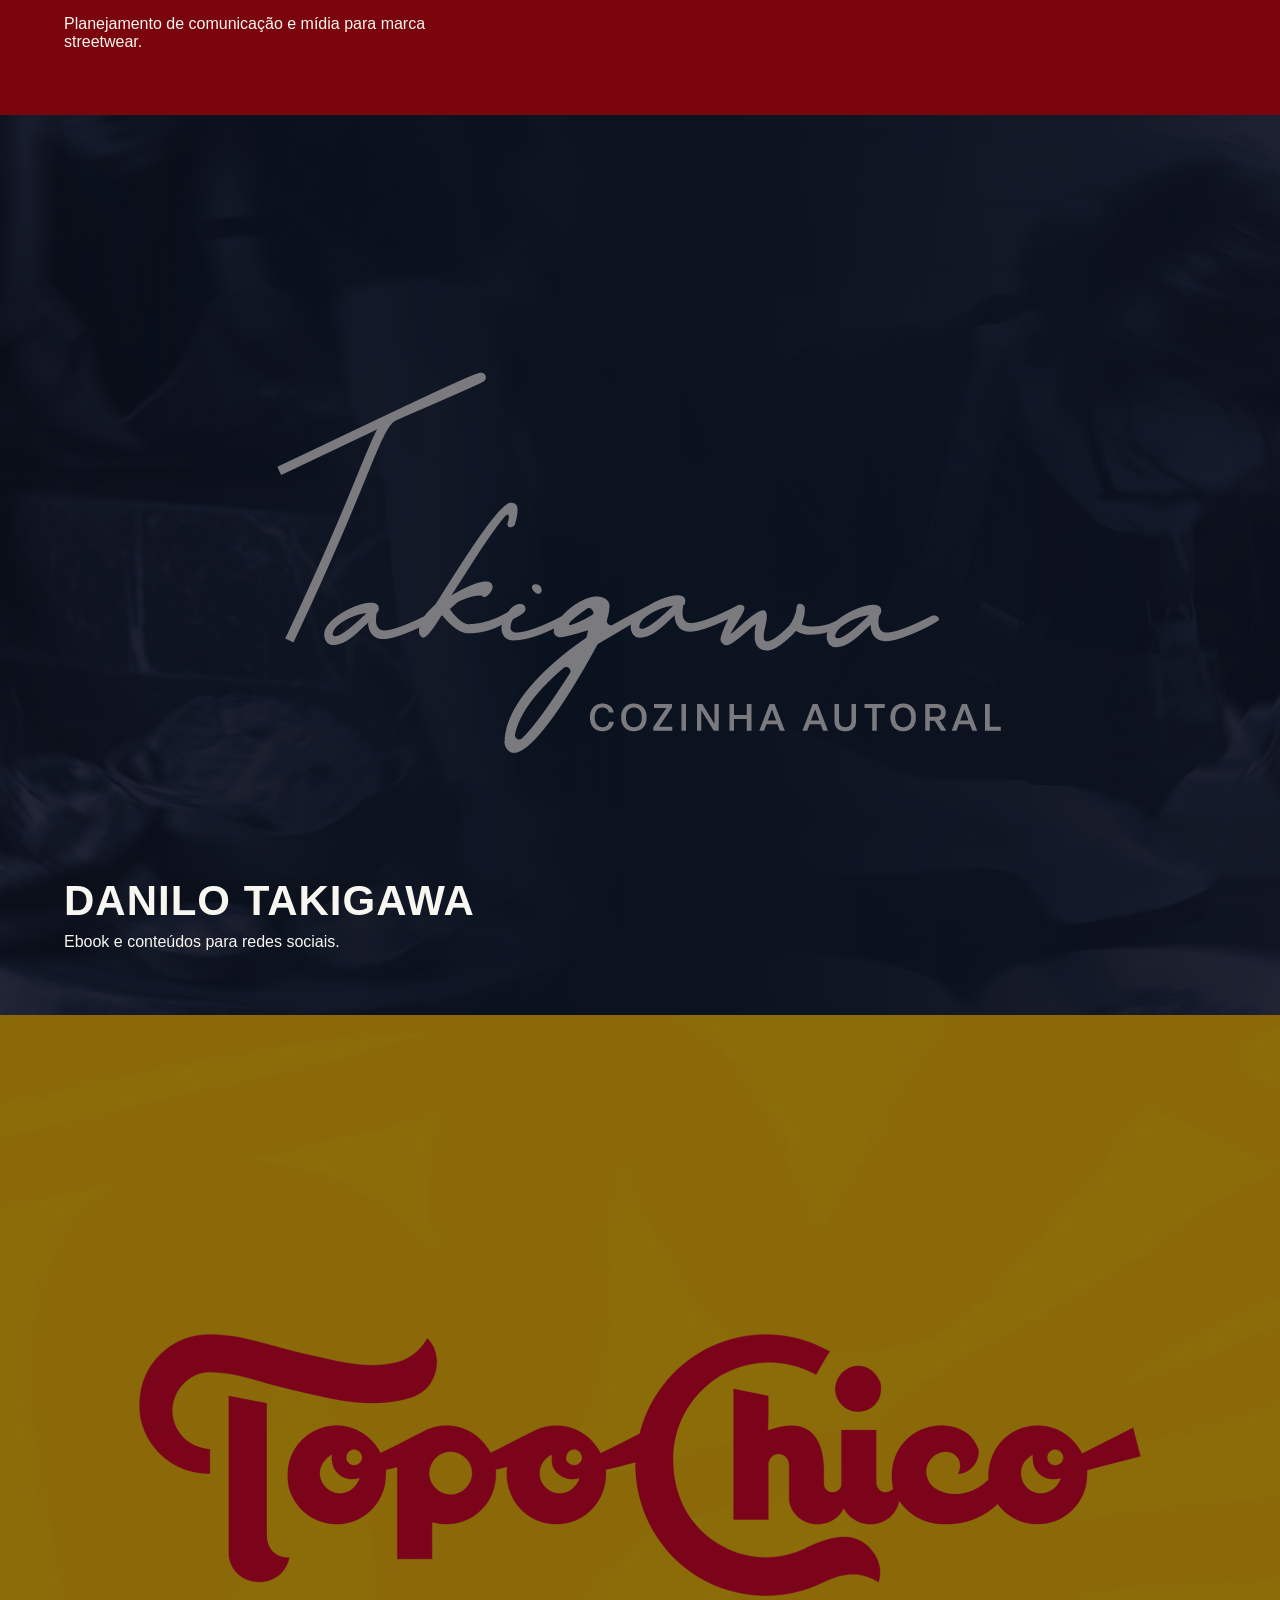
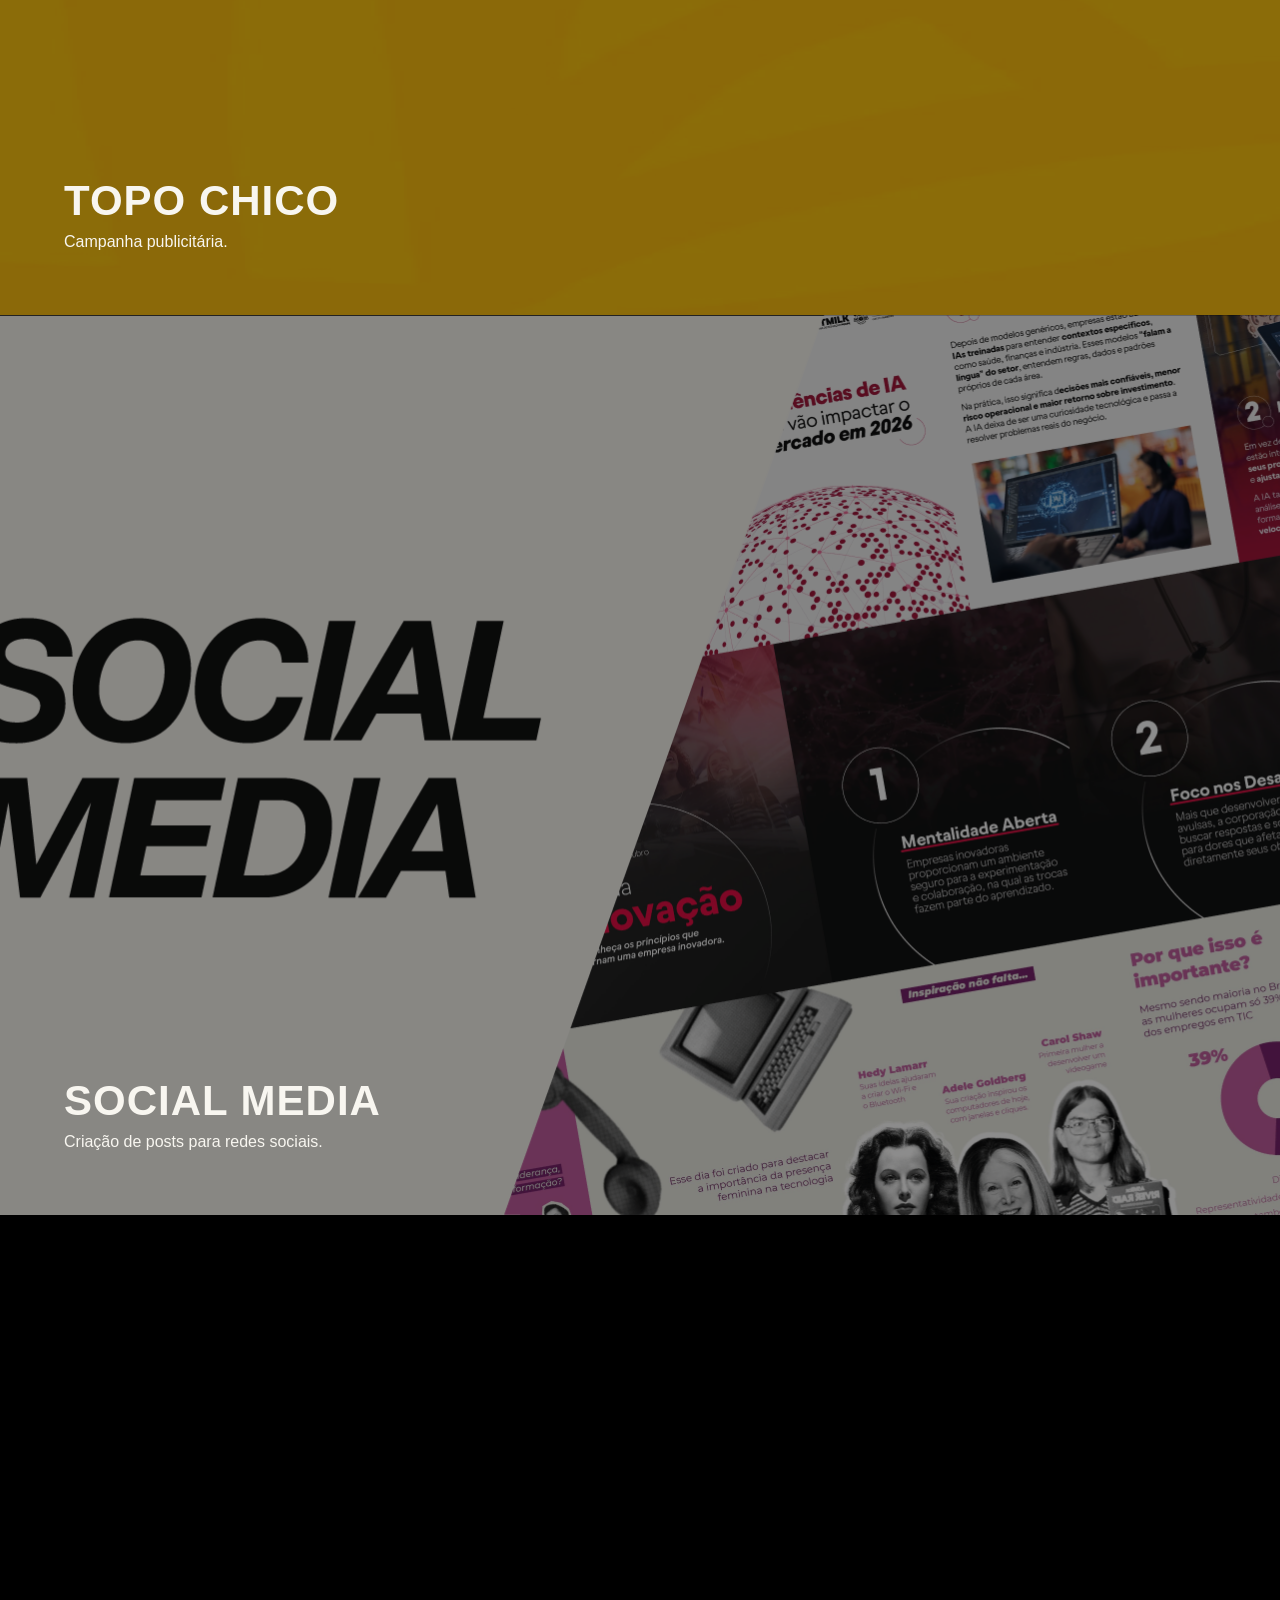
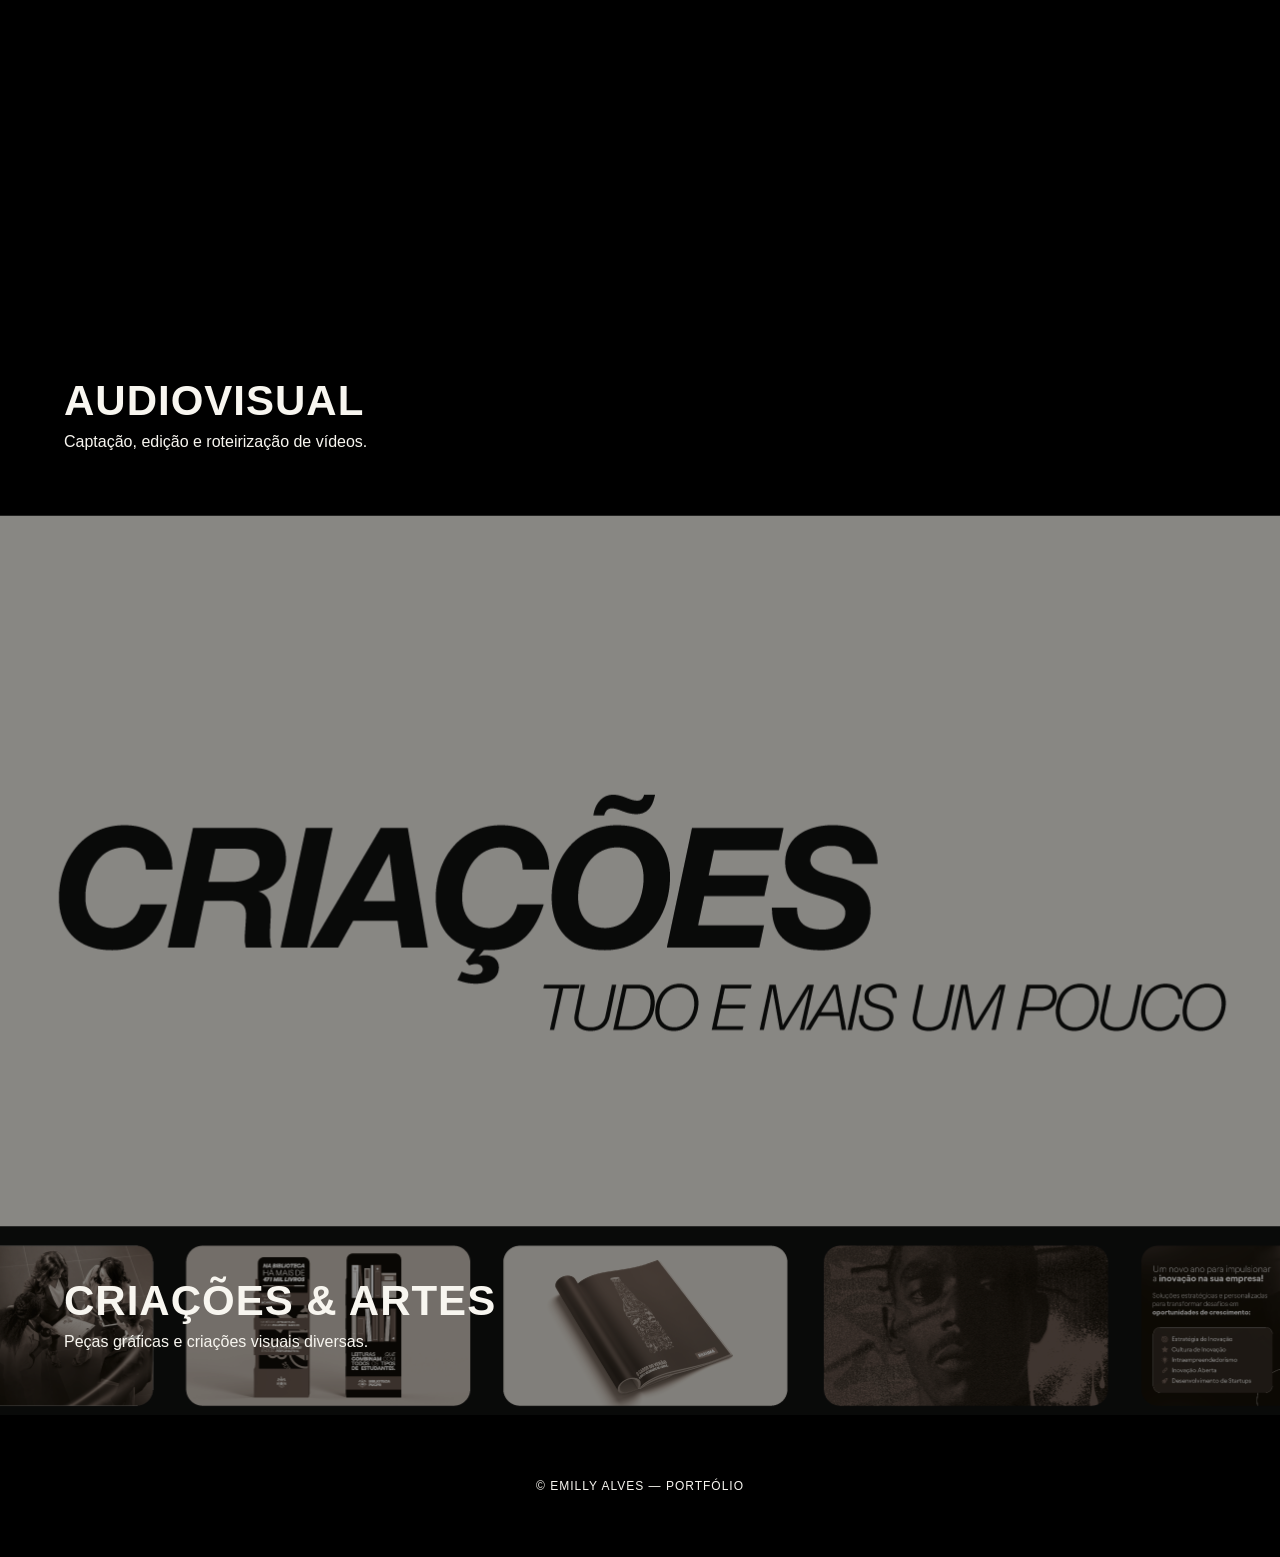
==== commit 65675199: "Update index.html" ====
--- a/index.html
+++ b/index.html
@@ -21,7 +21,7 @@
   <h1>
     PORTFÓLIO<br>
     EMILLY ALVES
-  </h1>
+  </h1><br>
   <p>VEJA OS TRABALHOS QUE VENHO DESENVOLVENDO ;)</p>
 </section>
 
--- a/style.css
+++ b/style.css
@@ -27,31 +27,31 @@
 .header-name {
   font-weight: bold;
   letter-spacing: normal;
-  font-size: 14px;
+  font-size: 16px;
 }
 
 .header-nav a {
   margin-left: 40px;
   text-decoration: none;
   color: #f8f6f0;
-  font-size: 13px;
+  font-size: 16px;
   letter-spacing: 1px;
 }
 
 /* HERO */
 .hero {
-  padding: 200px 64px 140px;
+  padding: 300px 64px 250px;
 }
 
 .hero h1 {
-  font-size: 96px;
+  font-size: 110px;
   line-height: 0.95;
   letter-spacing: -4px;
 }
 
 .hero p {
   margin-top: 20px;
-  font-size: 14px;
+  font-size: 16px;
   letter-spacing: 1px;
 }
 
@@ -96,13 +96,13 @@
 
 .project-text h2 {
   font-size: 42px;
-  letter-spacing: 2px;
+  letter-spacing: 1px;
 }
 
 .project-text p {
   margin-top: 8px;
   max-width: 420px;
-  font-size: 14px;
+  font-size: 16px;
 }
 
 /* FOOTER (APARECE NO FIM) */
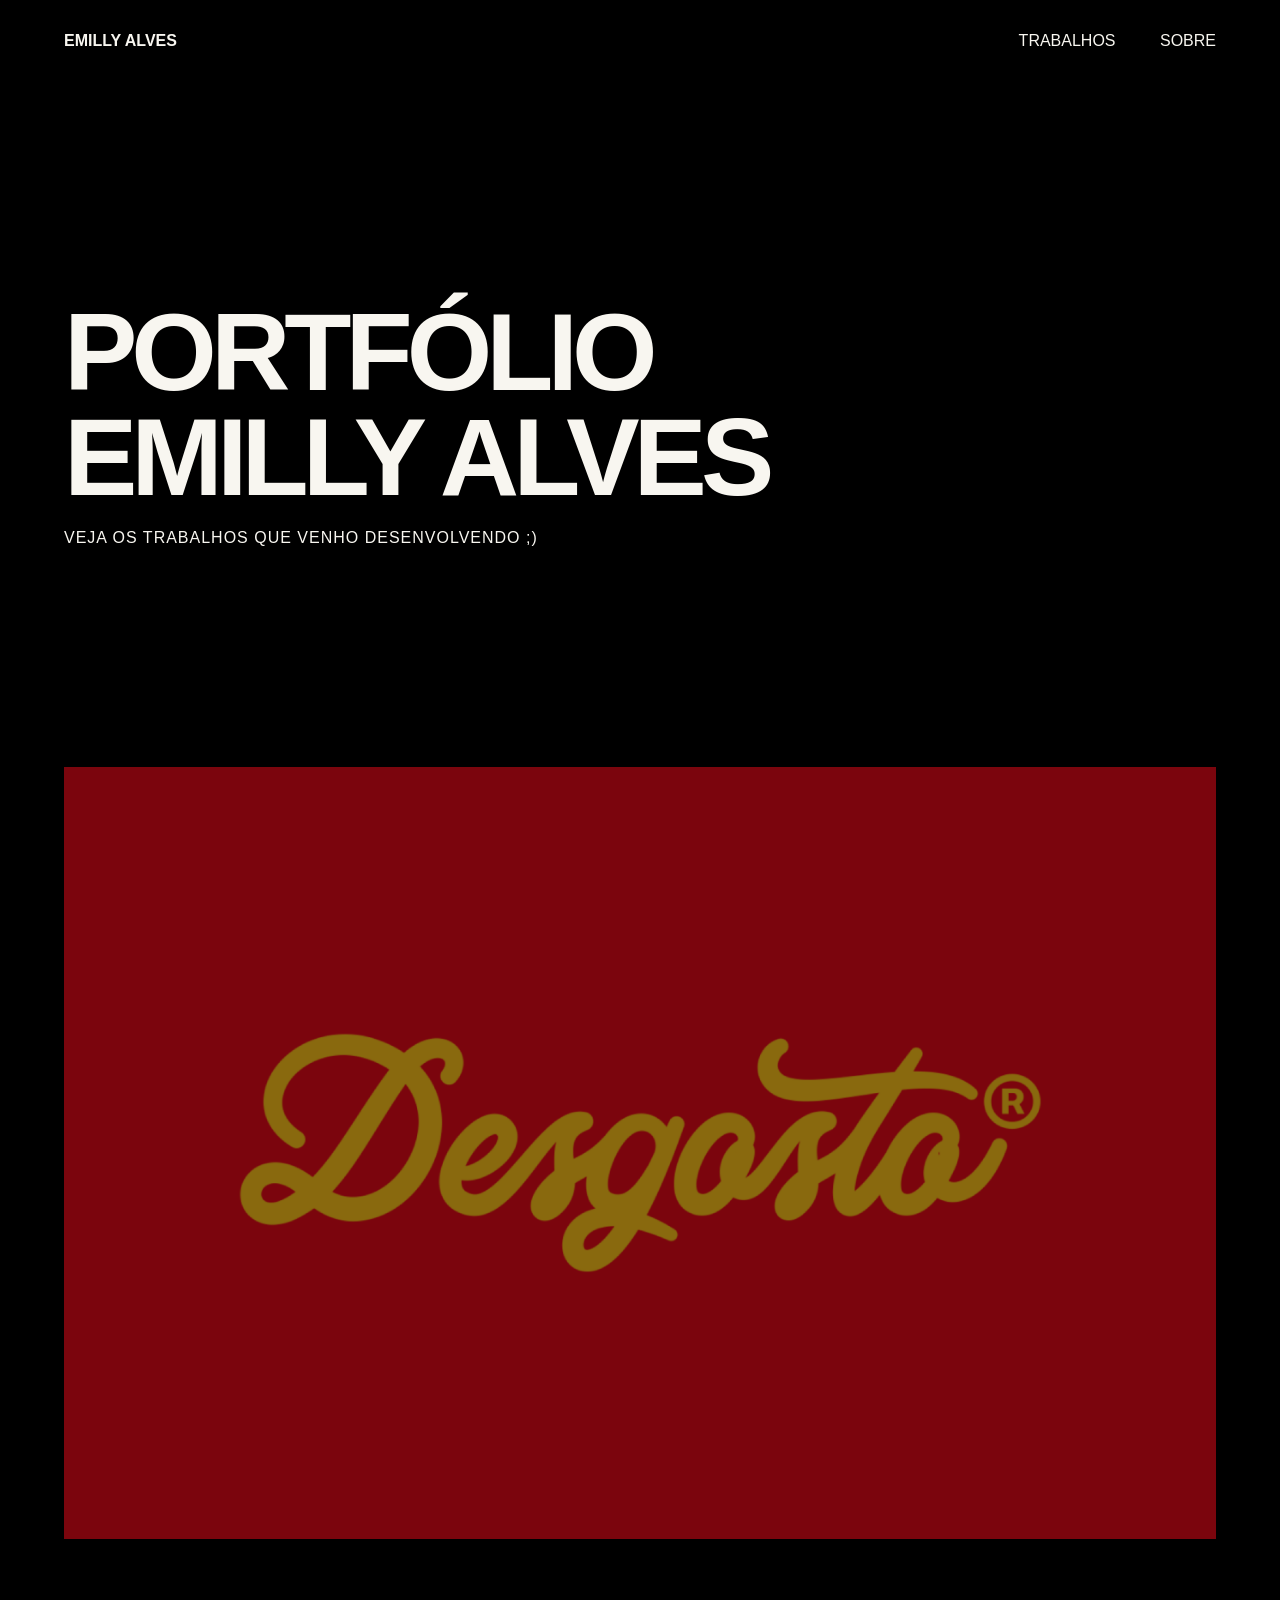
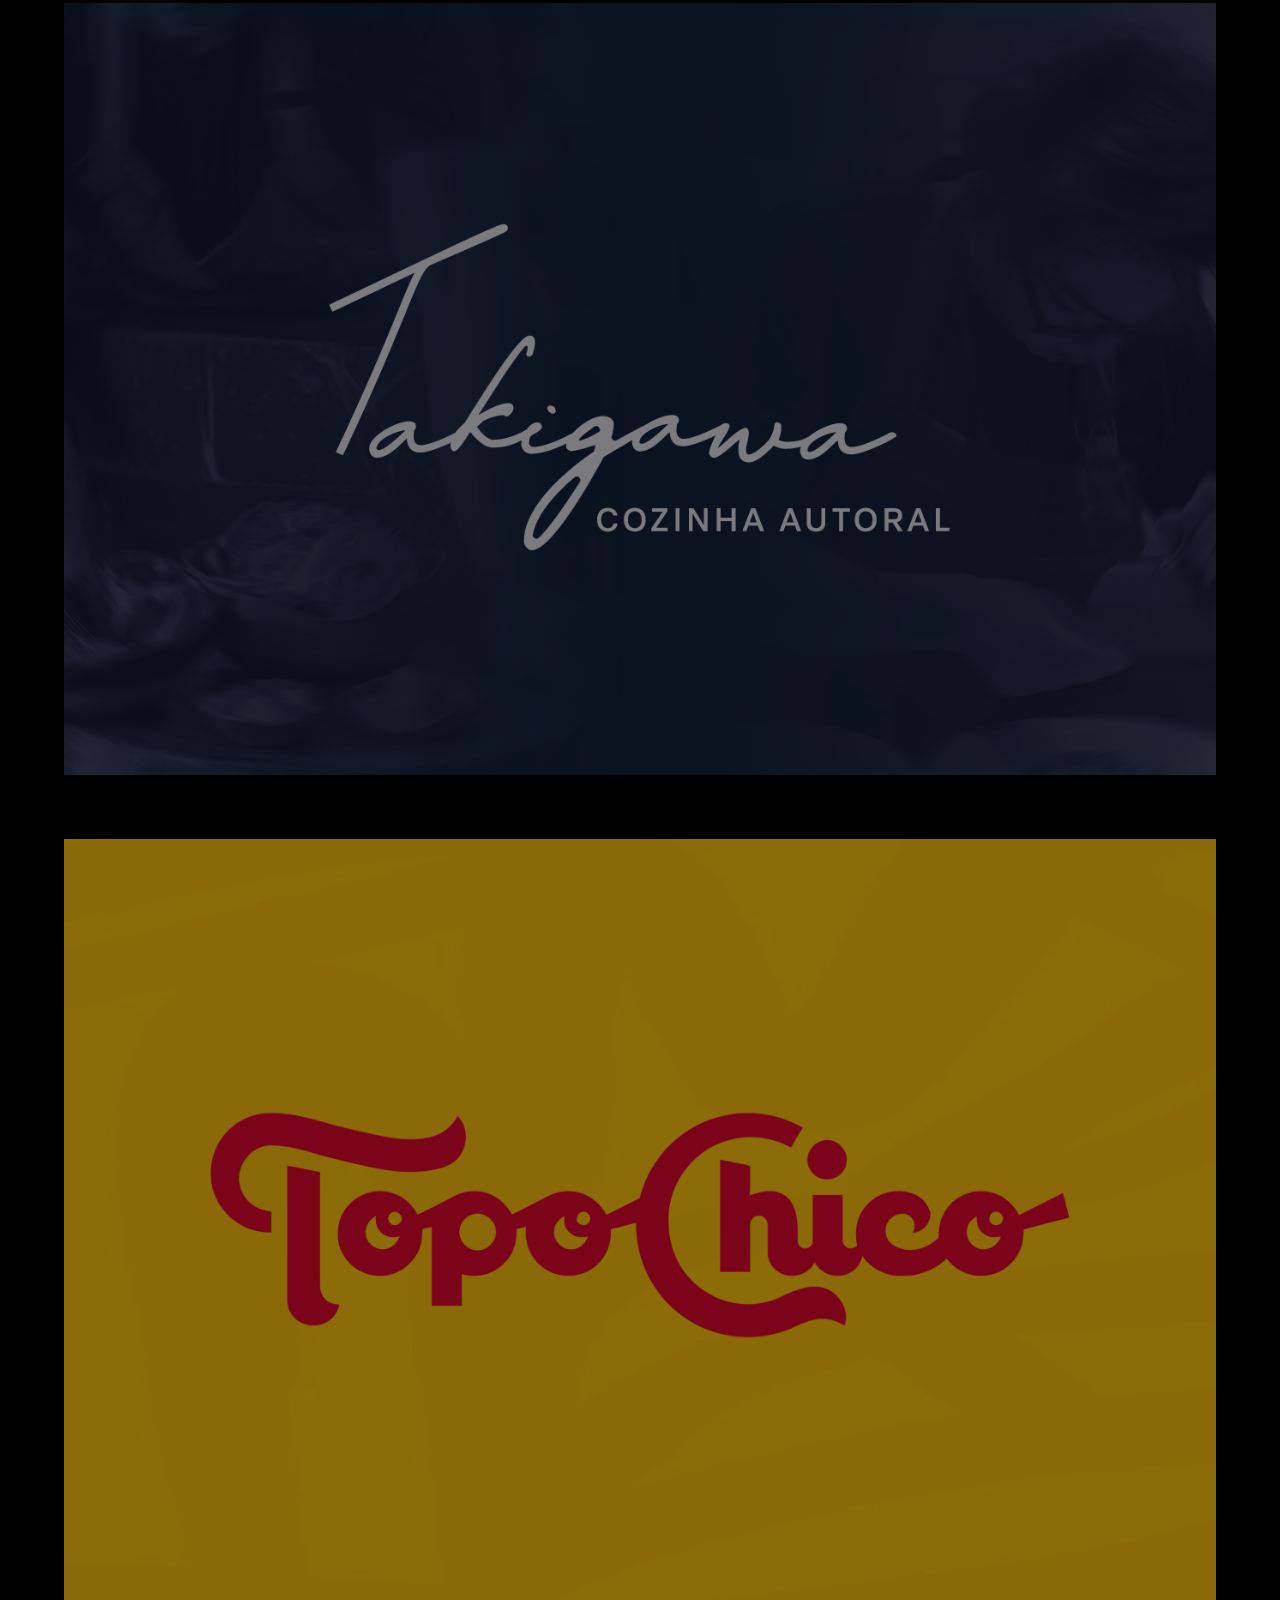
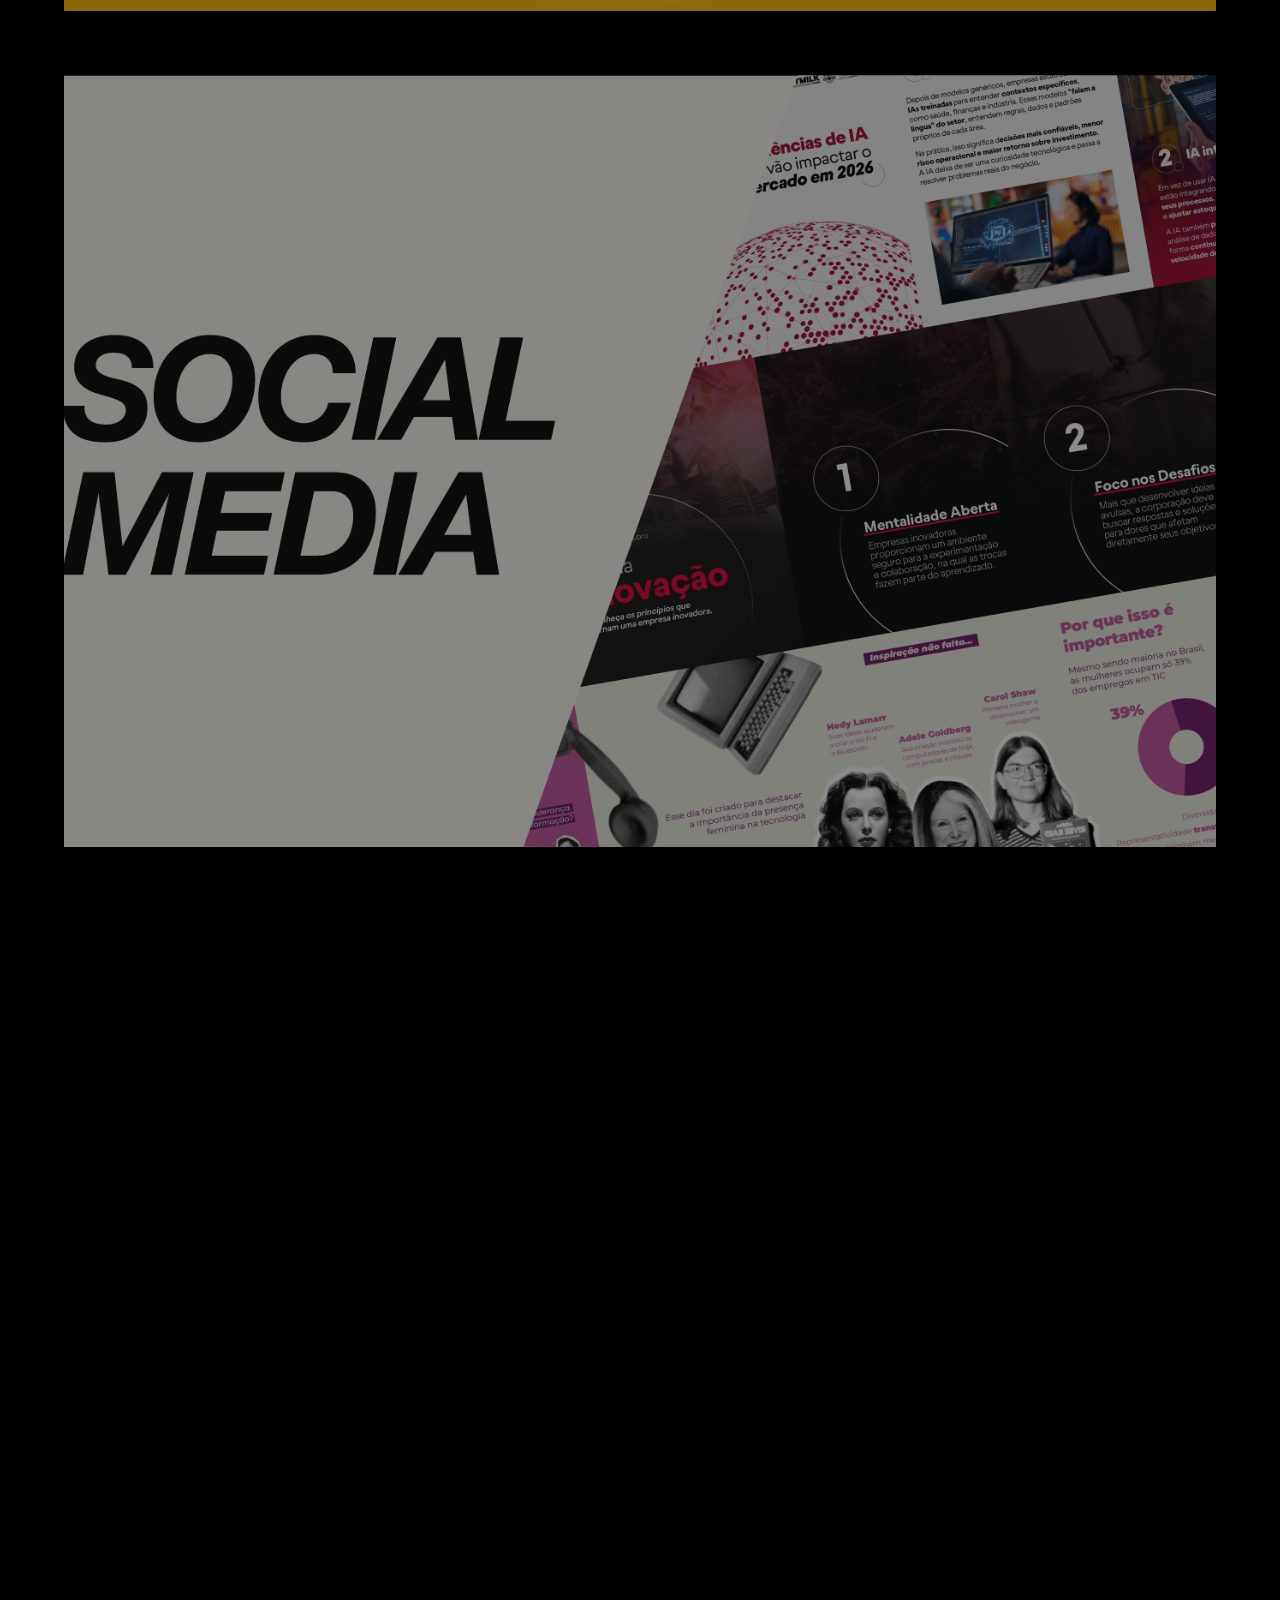
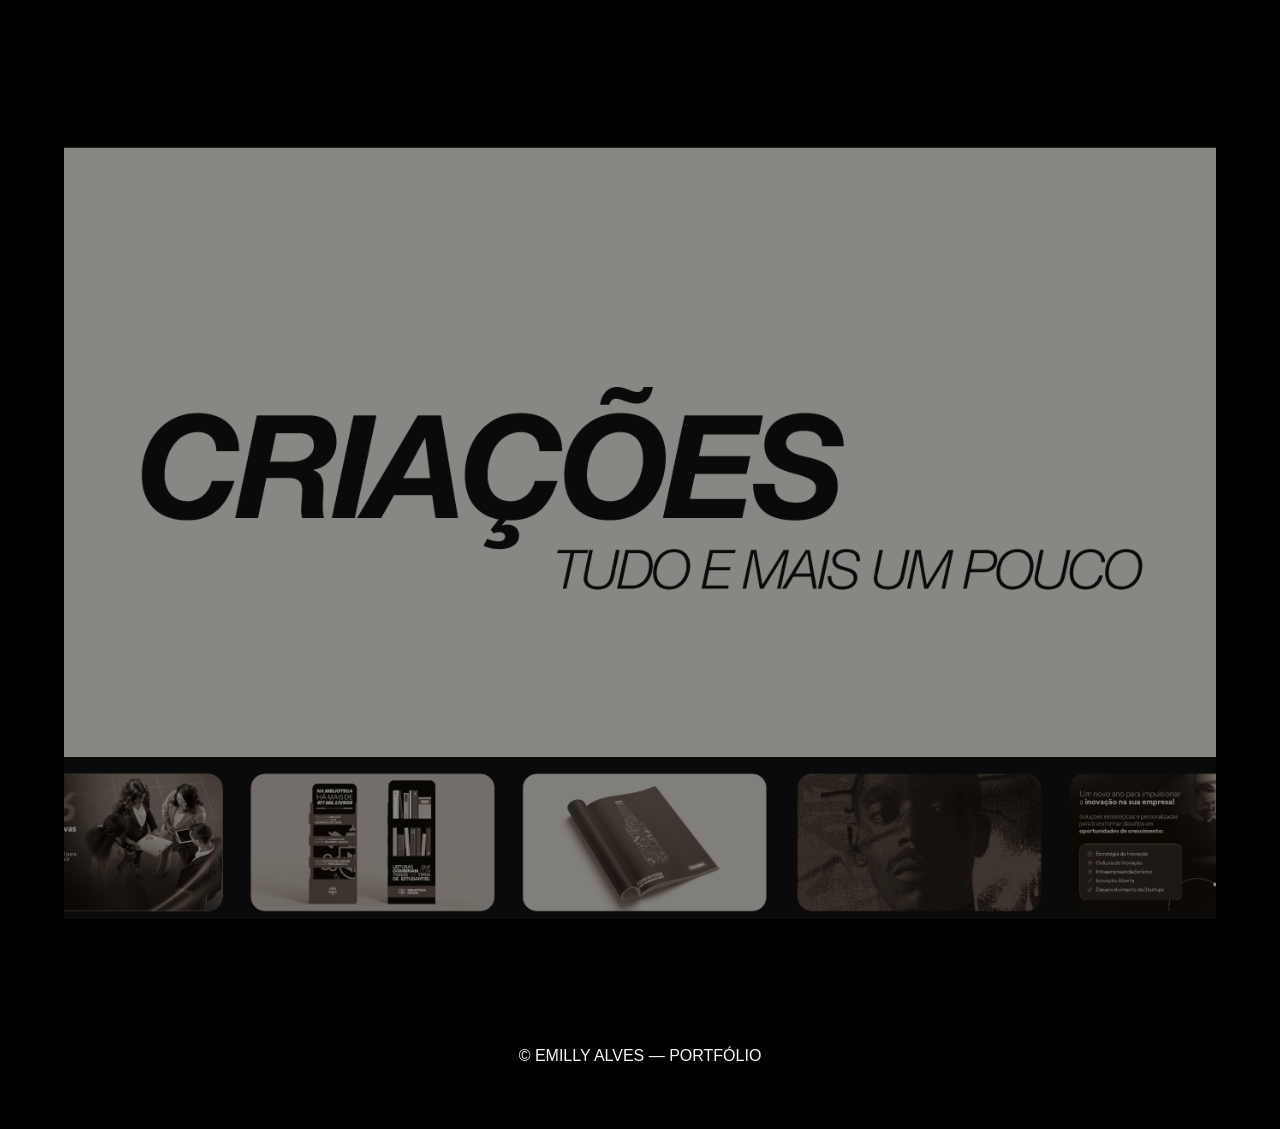
==== commit 7216a746: "Update index.html" ====
--- a/index.html
+++ b/index.html
@@ -2,7 +2,7 @@
 <html lang="pt-br">
 <head>
   <meta charset="UTF-8">
-  <title>Portfolio — Emilly Alves</title>
+  <title>Portfólio — Emilly Alves</title>
   <meta name="viewport" content="width=device-width, initial-scale=1.0">
   <link rel="stylesheet" href="style.css">
 </head>
@@ -21,63 +21,57 @@
   <h1>
     PORTFÓLIO<br>
     EMILLY ALVES
-  </h1><br>
+  </h1>
   <p>VEJA OS TRABALHOS QUE VENHO DESENVOLVENDO ;)</p>
 </section>
 
 <main class="projects">
 
-  <!-- DESGOSTO -->
   <a href="trabalhos/desgosto.html" class="project">
     <img src="assets/planejamento/pdfs/CAPA DESGOSTO.png" alt="Desgosto">
-    <div class="project-text">
+    <div class="project-overlay-text">
       <h2>DESGOSTO</h2>
       <p>Planejamento de comunicação e mídia para marca streetwear.</p>
     </div>
   </a>
 
-  <!-- DANILO TAKIGAWA -->
   <a href="trabalhos/danilo-takigawa.html" class="project">
     <img src="assets/comunicação integrada/CAPA DANILO TAKIGAWA.png" alt="Danilo Takigawa">
-    <div class="project-text">
+    <div class="project-overlay-text">
       <h2>DANILO TAKIGAWA</h2>
       <p>Ebook e conteúdos para redes sociais.</p>
     </div>
   </a>
 
-  <!-- TOPO CHICO -->
   <a href="trabalhos/topo-chico.html" class="project">
     <img src="assets/topo chico/CAPA TOPO CHICO.png" alt="Topo Chico">
-    <div class="project-text">
+    <div class="project-overlay-text">
       <h2>TOPO CHICO</h2>
       <p>Campanha publicitária.</p>
     </div>
   </a>
 
-  <!-- SOCIAL MEDIA -->
   <a href="trabalhos/social-media.html" class="project">
     <img src="assets/social-media/CAPA SOCIAL MEDIA.png" alt="Social Media">
-    <div class="project-text">
+    <div class="project-overlay-text">
       <h2>SOCIAL MEDIA</h2>
       <p>Criação de posts para redes sociais.</p>
     </div>
   </a>
 
-  <!-- AUDIOVISUAL (VÍDEO EM LOOP) -->
   <a href="trabalhos/audiovisual.html" class="project">
     <video autoplay muted loop playsinline>
       <source src="assets/audiovissual/videos/CAPA VIDPrancheta 5.mp4" type="video/mp4">
     </video>
-    <div class="project-text">
+    <div class="project-overlay-text">
       <h2>AUDIOVISUAL</h2>
       <p>Captação, edição e roteirização de vídeos.</p>
     </div>
   </a>
 
-  <!-- CRIAÇÕES & ARTES -->
   <a href="trabalhos/artes-diversas.html" class="project">
     <img src="assets/peças criação/CAPA CRIAÇÕES ARTES.png" alt="Criações e Artes">
-    <div class="project-text">
+    <div class="project-overlay-text">
       <h2>CRIAÇÕES & ARTES</h2>
       <p>Peças gráficas e criações visuais diversas.</p>
     </div>
--- a/style.css
+++ b/style.css
@@ -1,16 +1,24 @@
+/* RESET */
 * {
   margin: 0;
   padding: 0;
   box-sizing: border-box;
 }
 
+html, body {
+  overflow-x: hidden;
+}
+
 body {
   font-family: Helvetica, Arial, sans-serif;
   background: #000;
   color: #f8f6f0;
 }
 
-/* HEADER FIXO */
+/* ===========================
+   HEADER
+=========================== */
+
 .header {
   position: fixed;
   top: 0;
@@ -26,7 +34,6 @@
 
 .header-name {
   font-weight: bold;
-  letter-spacing: normal;
   font-size: 16px;
 }
 
@@ -35,18 +42,20 @@
   text-decoration: none;
   color: #f8f6f0;
   font-size: 16px;
-  letter-spacing: 1px;
-}
-
-/* HERO */
+}
+
+/* ===========================
+   HERO (HOME)
+=========================== */
+
 .hero {
-  padding: 300px 64px 250px;
+  padding: 300px 64px 220px;
 }
 
 .hero h1 {
   font-size: 110px;
   line-height: 0.95;
-  letter-spacing: -4px;
+  letter-spacing: -6px;
 }
 
 .hero p {
@@ -55,27 +64,40 @@
   letter-spacing: 1px;
 }
 
-/* PROJECTS */
+/* ===========================
+   PROJECTS (HOME)
+=========================== */
+
 .projects {
+  padding: 0 64px 64px;
   display: flex;
   flex-direction: column;
-}
-
-/* PROJECT CARD */
+  gap: 64px;
+}
+
+/* CARD */
 .project {
   position: relative;
-  height: 100vh;
+  height: calc(100vh - 128px);
   width: 100%;
   overflow: hidden;
   text-decoration: none;
   color: #f8f6f0;
 }
 
-.project img,
+/* IMAGEM */
+.project img {
+  width: 100%;
+  height: 100%;
+  object-fit: cover;
+}
+
+/* VÍDEO — SEM ZOOM */
 .project video {
   width: 100%;
   height: 100%;
-  object-fit: cover;
+  object-fit: contain;
+  background: #000;
 }
 
 /* OVERLAY */
@@ -89,31 +111,140 @@
 /* TEXTO */
 .project-text {
   position: absolute;
-  bottom: 64px;
+  bottom: 72px;
   left: 64px;
+  right: 64px;
   z-index: 2;
 }
 
 .project-text h2 {
   font-size: 42px;
-  letter-spacing: 1px;
+  letter-spacing: -2px;
 }
 
 .project-text p {
-  margin-top: 8px;
-  max-width: 420px;
-  font-size: 16px;
-}
-
-/* FOOTER (APARECE NO FIM) */
+  margin-top: 12px;
+  max-width: 560px;
+  font-size: 18px;
+}
+
+/* ===========================
+   FOOTER
+=========================== */
+
 .footer {
   padding: 64px;
   text-align: center;
-  font-size: 12px;
+  font-size: 16px;
+}
+
+/* ===========================
+   PÁGINA DE PROJETO
+=========================== */
+
+.project-page {
+  padding-top: 140px;
+}
+
+/* CAPA */
+.project-cover {
+  margin: 0 64px 96px;
+  height: 90vh;
+  overflow: hidden;
+}
+
+.project-cover img {
+  width: 100%;
+  height: 100%;
+  object-fit: cover;
+}
+
+/* HEADER DO PROJETO */
+.project-header {
+  margin: 0 64px 140px;
+  display: flex;
+  justify-content: space-between;
+  align-items: flex-start;
+  gap: 96px;
+}
+
+/* TÍTULO + SUB */
+.project-title-group {
+  flex: 1;
+}
+
+.project-main-title {
+  font-size: 96px;
+  letter-spacing: -6px;
+  text-transform: uppercase;
+  line-height: 0.95;
+}
+
+.project-subtitle {
+  margin-top: 32px;
+  margin-bottom: 96px;
+  font-size: 24px;
+  font-weight: 700;
+  letter-spacing: 1.5px;
+  text-transform: uppercase;
+}
+
+/* BOX */
+.project-info-box {
+  padding: 64px;
+  border: 1px solid #f8f6f0;
+  max-width: 680px;
+}
+
+.project-info-box h2 {
+  font-size: 24px;
+  margin-bottom: 32px;
+  font-weight: 700;
+  text-transform: uppercase;
+  letter-spacing: 1.5px;
+}
+
+.project-info-box p {
+  font-size: 18px;
+  line-height: 1.8;
+}
+
+/* PDF */
+.project-pdf {
+  margin: 0 64px 96px;
+  height: 90vh;
+  border: 1px solid #f8f6f0;
+}
+
+.project-pdf iframe {
+  width: 100%;
+  height: 100%;
+  border: none;
+}
+
+/* BOTÃO */
+.project-links {
+  margin: 0 64px 160px;
+}
+
+.external-link {
+  display: inline-block;
+  padding: 16px 32px;
+  border: 1px solid #f8f6f0;
+  color: #f8f6f0;
+  text-decoration: none;
   letter-spacing: 1px;
 }
 
-/* MOBILE */
+.external-link:hover {
+  background: #f8f6f0;
+  color: #000;
+}
+
+/* ===========================
+   MOBILE
+=========================== */
+
 @media (max-width: 768px) {
   .hero h1 {
     font-size: 56px;
@@ -122,4 +253,23 @@
   .project-text h2 {
     font-size: 28px;
   }
-}
+
+  .project-header {
+    flex-direction: column;
+    gap: 64px;
+  }
+
+  .project-main-title {
+    font-size: 56px;
+  }
+
+  .project-subtitle {
+    margin-bottom: 64px;
+    font-size: 18px;
+  }
+
+  .project-info-box {
+    max-width: 100%;
+    padding: 40px;
+  }
+}
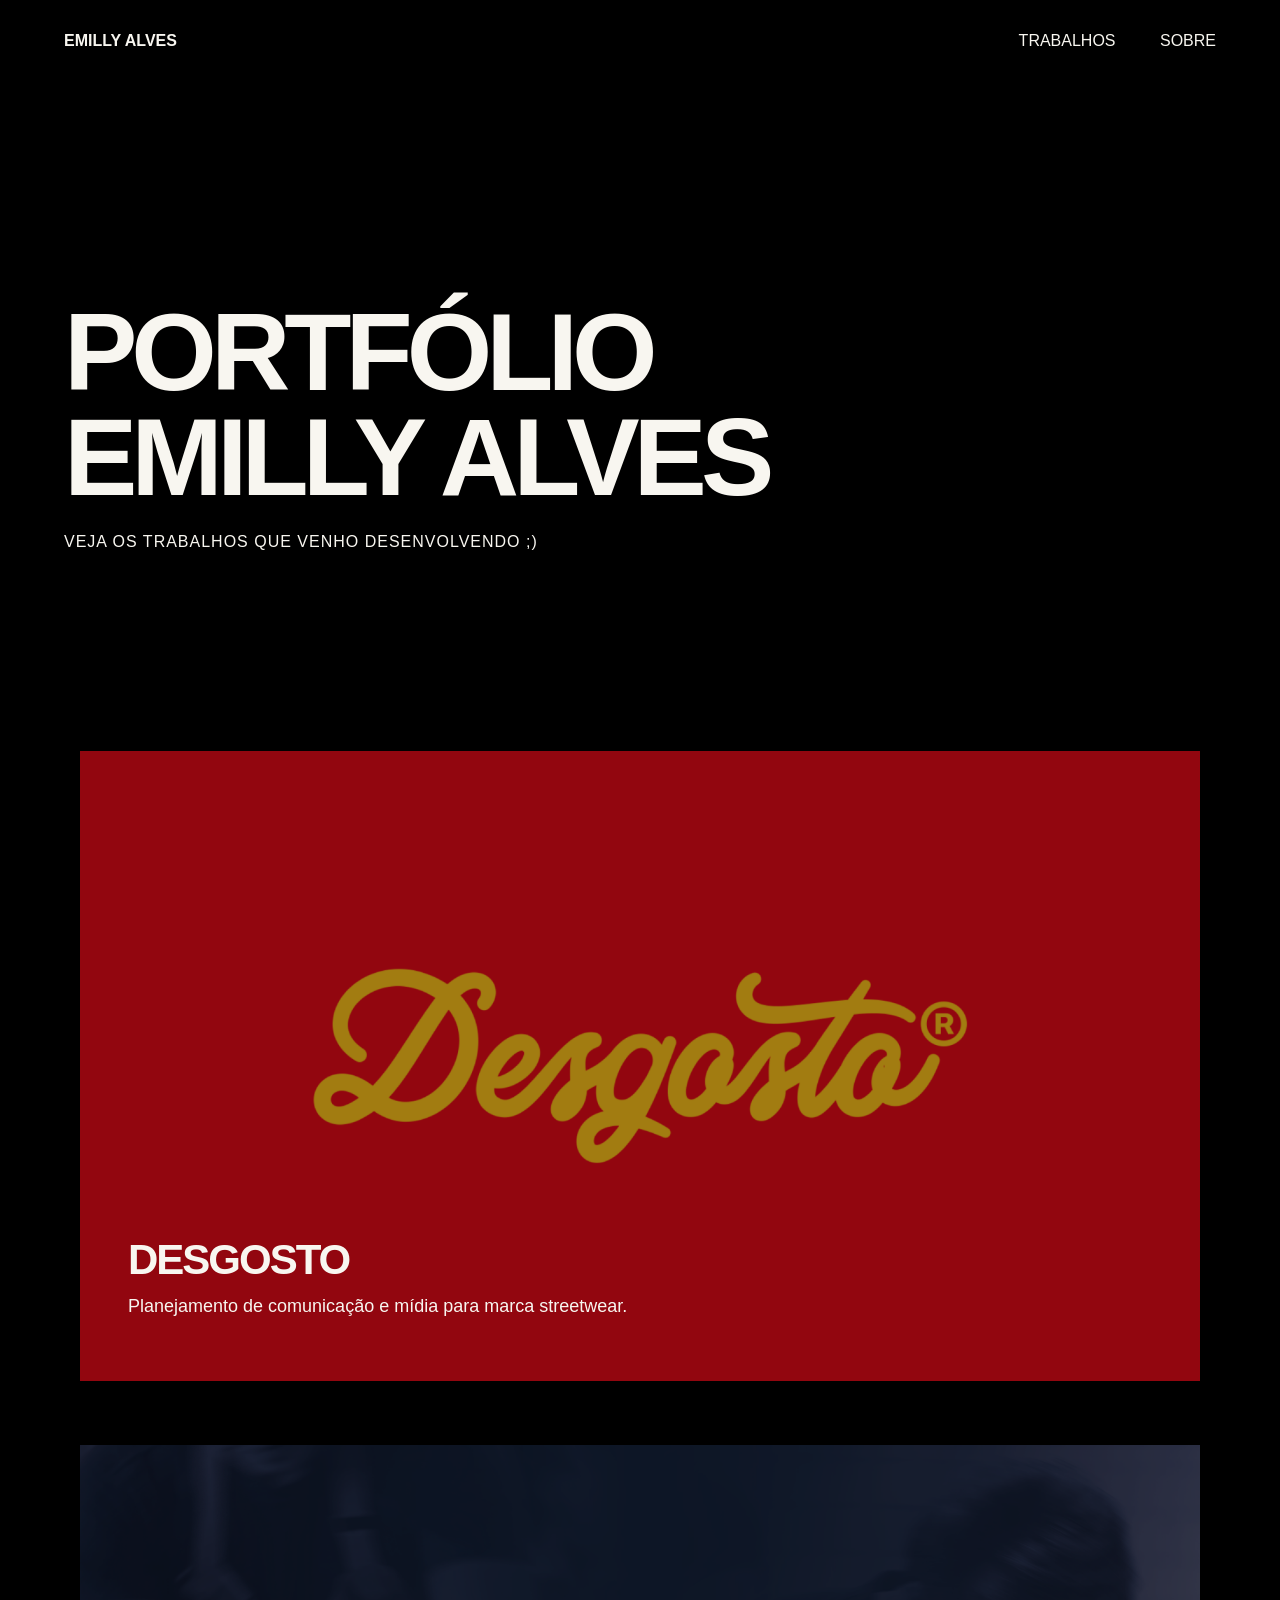
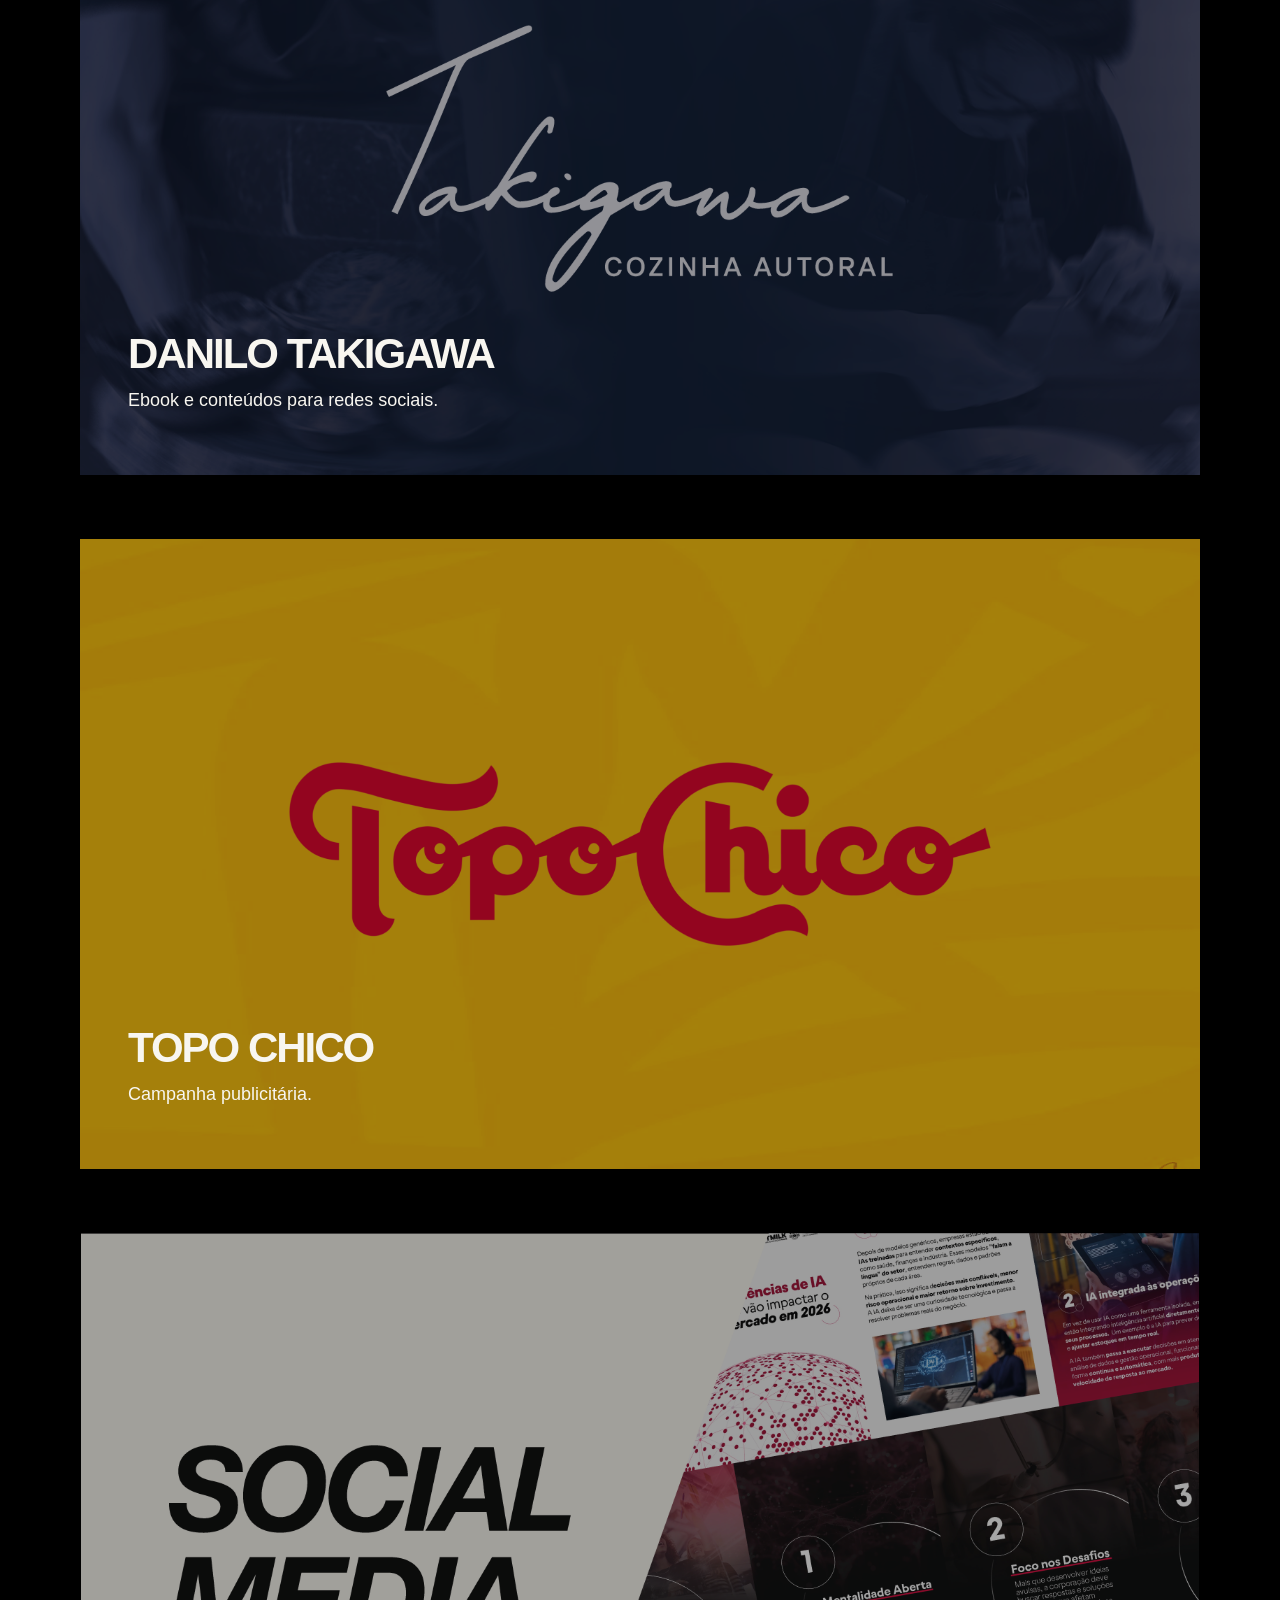
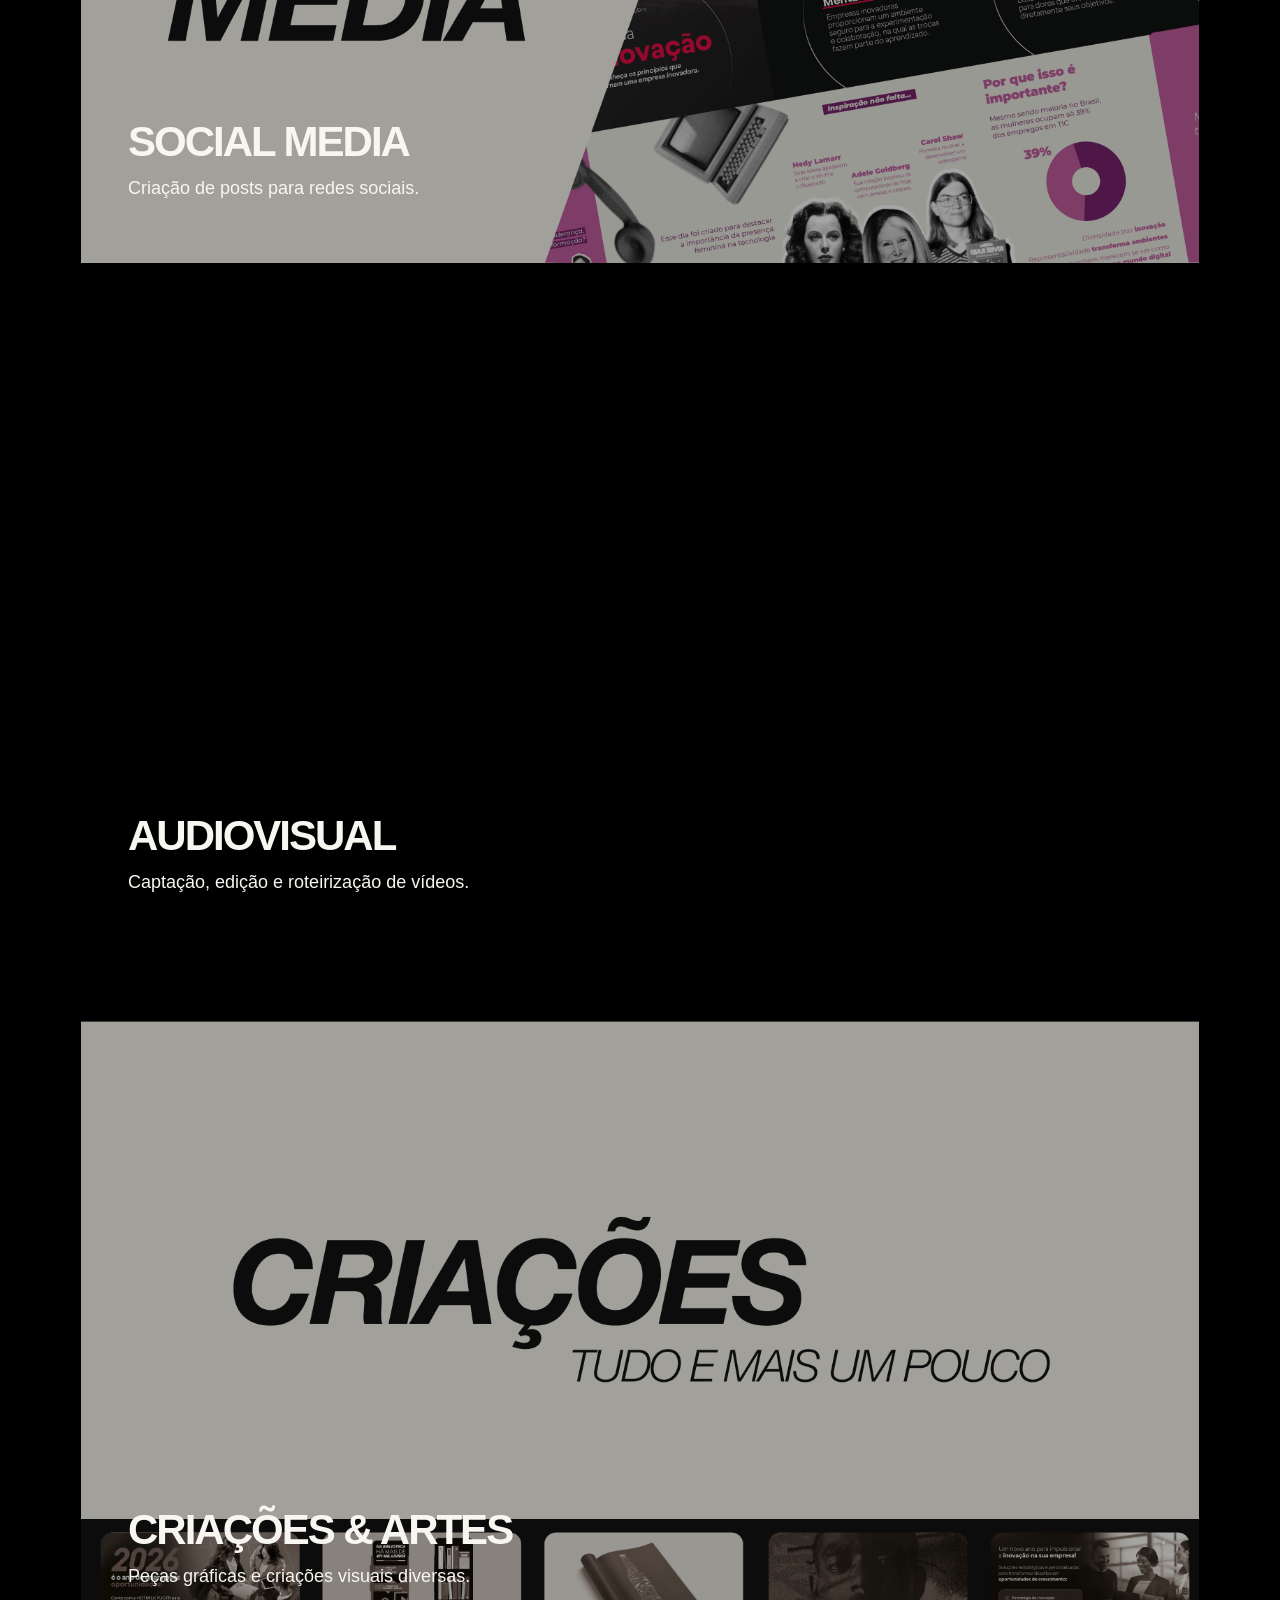
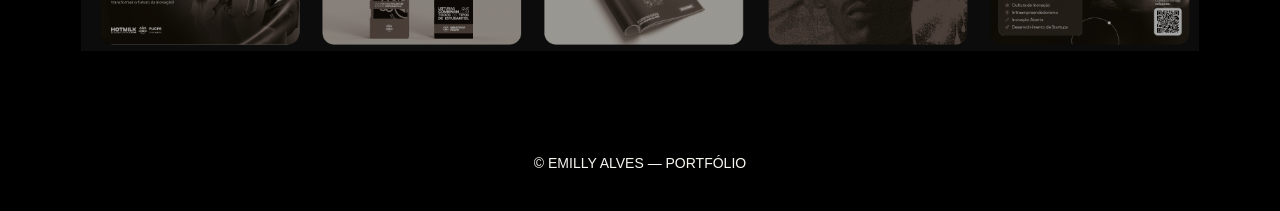
==== commit c26e1438: "Update index.html" ====
--- a/index.html
+++ b/index.html
@@ -5,6 +5,7 @@
   <title>Portfólio — Emilly Alves</title>
   <meta name="viewport" content="width=device-width, initial-scale=1.0">
   <link rel="stylesheet" href="style.css">
+  <link rel="stylesheet" href="home.css">
 </head>
 
 <body>
--- a/style.css
+++ b/style.css
@@ -1,4 +1,6 @@
-/* RESET */
+/* ===========================
+   RESET
+=========================== */
 * {
   margin: 0;
   padding: 0;
@@ -44,22 +46,27 @@
   font-size: 16px;
 }
 
+/* COMPENSA HEADER FIXO */
+body {
+  padding-top: 120px;
+}
+
 /* ===========================
    HERO (HOME)
 =========================== */
 
 .hero {
-  padding: 300px 64px 220px;
+  padding: 180px 64px 200px;
 }
 
 .hero h1 {
   font-size: 110px;
   line-height: 0.95;
   letter-spacing: -6px;
+  margin-bottom: 24px;
 }
 
 .hero p {
-  margin-top: 20px;
   font-size: 16px;
   letter-spacing: 1px;
 }
@@ -69,7 +76,7 @@
 =========================== */
 
 .projects {
-  padding: 0 64px 64px;
+  padding: 0 64px 96px;
   display: flex;
   flex-direction: column;
   gap: 64px;
@@ -78,8 +85,8 @@
 /* CARD */
 .project {
   position: relative;
-  height: calc(100vh - 128px);
   width: 100%;
+  height: 85vh;
   overflow: hidden;
   text-decoration: none;
   color: #f8f6f0;
@@ -92,7 +99,7 @@
   object-fit: cover;
 }
 
-/* VÍDEO — SEM ZOOM */
+/* VÍDEO — SEM CORTAR */
 .project video {
   width: 100%;
   height: 100%;
@@ -105,24 +112,24 @@
   content: "";
   position: absolute;
   inset: 0;
-  background: rgba(0,0,0,0.45);
+  background: rgba(0, 0, 0, 0.45);
 }
 
-/* TEXTO */
-.project-text {
+/* TEXTO SOBRE A CAPA */
+.project-overlay-text {
   position: absolute;
-  bottom: 72px;
+  bottom: 64px;
   left: 64px;
   right: 64px;
   z-index: 2;
 }
 
-.project-text h2 {
+.project-overlay-text h2 {
   font-size: 42px;
   letter-spacing: -2px;
 }
 
-.project-text p {
+.project-overlay-text p {
   margin-top: 12px;
   max-width: 560px;
   font-size: 18px;
@@ -139,137 +146,47 @@
 }
 
 /* ===========================
-   PÁGINA DE PROJETO
-=========================== */
-
-.project-page {
-  padding-top: 140px;
-}
-
-/* CAPA */
-.project-cover {
-  margin: 0 64px 96px;
-  height: 90vh;
-  overflow: hidden;
-}
-
-.project-cover img {
-  width: 100%;
-  height: 100%;
-  object-fit: cover;
-}
-
-/* HEADER DO PROJETO */
-.project-header {
-  margin: 0 64px 140px;
-  display: flex;
-  justify-content: space-between;
-  align-items: flex-start;
-  gap: 96px;
-}
-
-/* TÍTULO + SUB */
-.project-title-group {
-  flex: 1;
-}
-
-.project-main-title {
-  font-size: 96px;
-  letter-spacing: -6px;
-  text-transform: uppercase;
-  line-height: 0.95;
-}
-
-.project-subtitle {
-  margin-top: 32px;
-  margin-bottom: 96px;
-  font-size: 24px;
-  font-weight: 700;
-  letter-spacing: 1.5px;
-  text-transform: uppercase;
-}
-
-/* BOX */
-.project-info-box {
-  padding: 64px;
-  border: 1px solid #f8f6f0;
-  max-width: 680px;
-}
-
-.project-info-box h2 {
-  font-size: 24px;
-  margin-bottom: 32px;
-  font-weight: 700;
-  text-transform: uppercase;
-  letter-spacing: 1.5px;
-}
-
-.project-info-box p {
-  font-size: 18px;
-  line-height: 1.8;
-}
-
-/* PDF */
-.project-pdf {
-  margin: 0 64px 96px;
-  height: 90vh;
-  border: 1px solid #f8f6f0;
-}
-
-.project-pdf iframe {
-  width: 100%;
-  height: 100%;
-  border: none;
-}
-
-/* BOTÃO */
-.project-links {
-  margin: 0 64px 160px;
-}
-
-.external-link {
-  display: inline-block;
-  padding: 16px 32px;
-  border: 1px solid #f8f6f0;
-  color: #f8f6f0;
-  text-decoration: none;
-  letter-spacing: 1px;
-}
-
-.external-link:hover {
-  background: #f8f6f0;
-  color: #000;
-}
-
-/* ===========================
    MOBILE
 =========================== */
 
 @media (max-width: 768px) {
+
+  .header {
+    padding: 24px;
+  }
+
+  .hero {
+    padding: 140px 24px 160px;
+  }
+
   .hero h1 {
     font-size: 56px;
   }
 
-  .project-text h2 {
+  .projects {
+    padding: 0 24px 64px;
+    gap: 48px;
+  }
+
+  .project {
+    height: 70vh;
+  }
+
+  .project-overlay-text {
+    left: 24px;
+    right: 24px;
+    bottom: 32px;
+  }
+
+  .project-overlay-text h2 {
     font-size: 28px;
   }
 
-  .project-header {
-    flex-direction: column;
-    gap: 64px;
+  .project-overlay-text p {
+    font-size: 16px;
   }
 
-  .project-main-title {
-    font-size: 56px;
-  }
-
-  .project-subtitle {
-    margin-bottom: 64px;
-    font-size: 18px;
-  }
-
-  .project-info-box {
-    max-width: 100%;
-    padding: 40px;
+  .footer {
+    padding: 48px 24px;
   }
 }
--- a/home.css
+++ b/home.css
@@ -0,0 +1,75 @@
+/* ===========================
+   HOME – PROJETOS
+=========================== */
+
+.projects {
+  padding: 0 64px 64px;
+  display: flex;
+  flex-direction: column;
+  gap: 64px;
+}
+
+/* CARD */
+.project {
+  position: relative;
+  width: 100%;
+  height: 70vh; /* PADRÃO */
+  overflow: hidden;
+  text-decoration: none;
+  color: #f8f6f0;
+  background: #000;
+}
+
+/* IMAGEM */
+.project img {
+  width: 100%;
+  height: 100%;
+  object-fit: contain; /* NÃO CORTA */
+  background: #000;
+}
+
+/* VÍDEO */
+.project video {
+  width: 100%;
+  height: 100%;
+  object-fit: contain; /* NÃO CORTA */
+  background: #000;
+}
+
+/* OVERLAY */
+.project::after {
+  content: "";
+  position: absolute;
+  inset: 0;
+  background: rgba(0,0,0,0.35);
+}
+
+/* TEXTO */
+.project-overlay-text {
+  position: absolute;
+  bottom: 64px;
+  left: 64px;
+  right: 64px;
+  z-index: 2;
+}
+
+.project-overlay-text h2 {
+  font-size: 42px;
+  letter-spacing: -2px;
+}
+
+.project-overlay-text p {
+  margin-top: 12px;
+  max-width: 560px;
+  font-size: 18px;
+}
+
+/* ===========================
+   FOOTER – MENOR
+=========================== */
+
+.footer {
+  padding: 40px;
+  font-size: 14px;
+  text-align: center;
+}
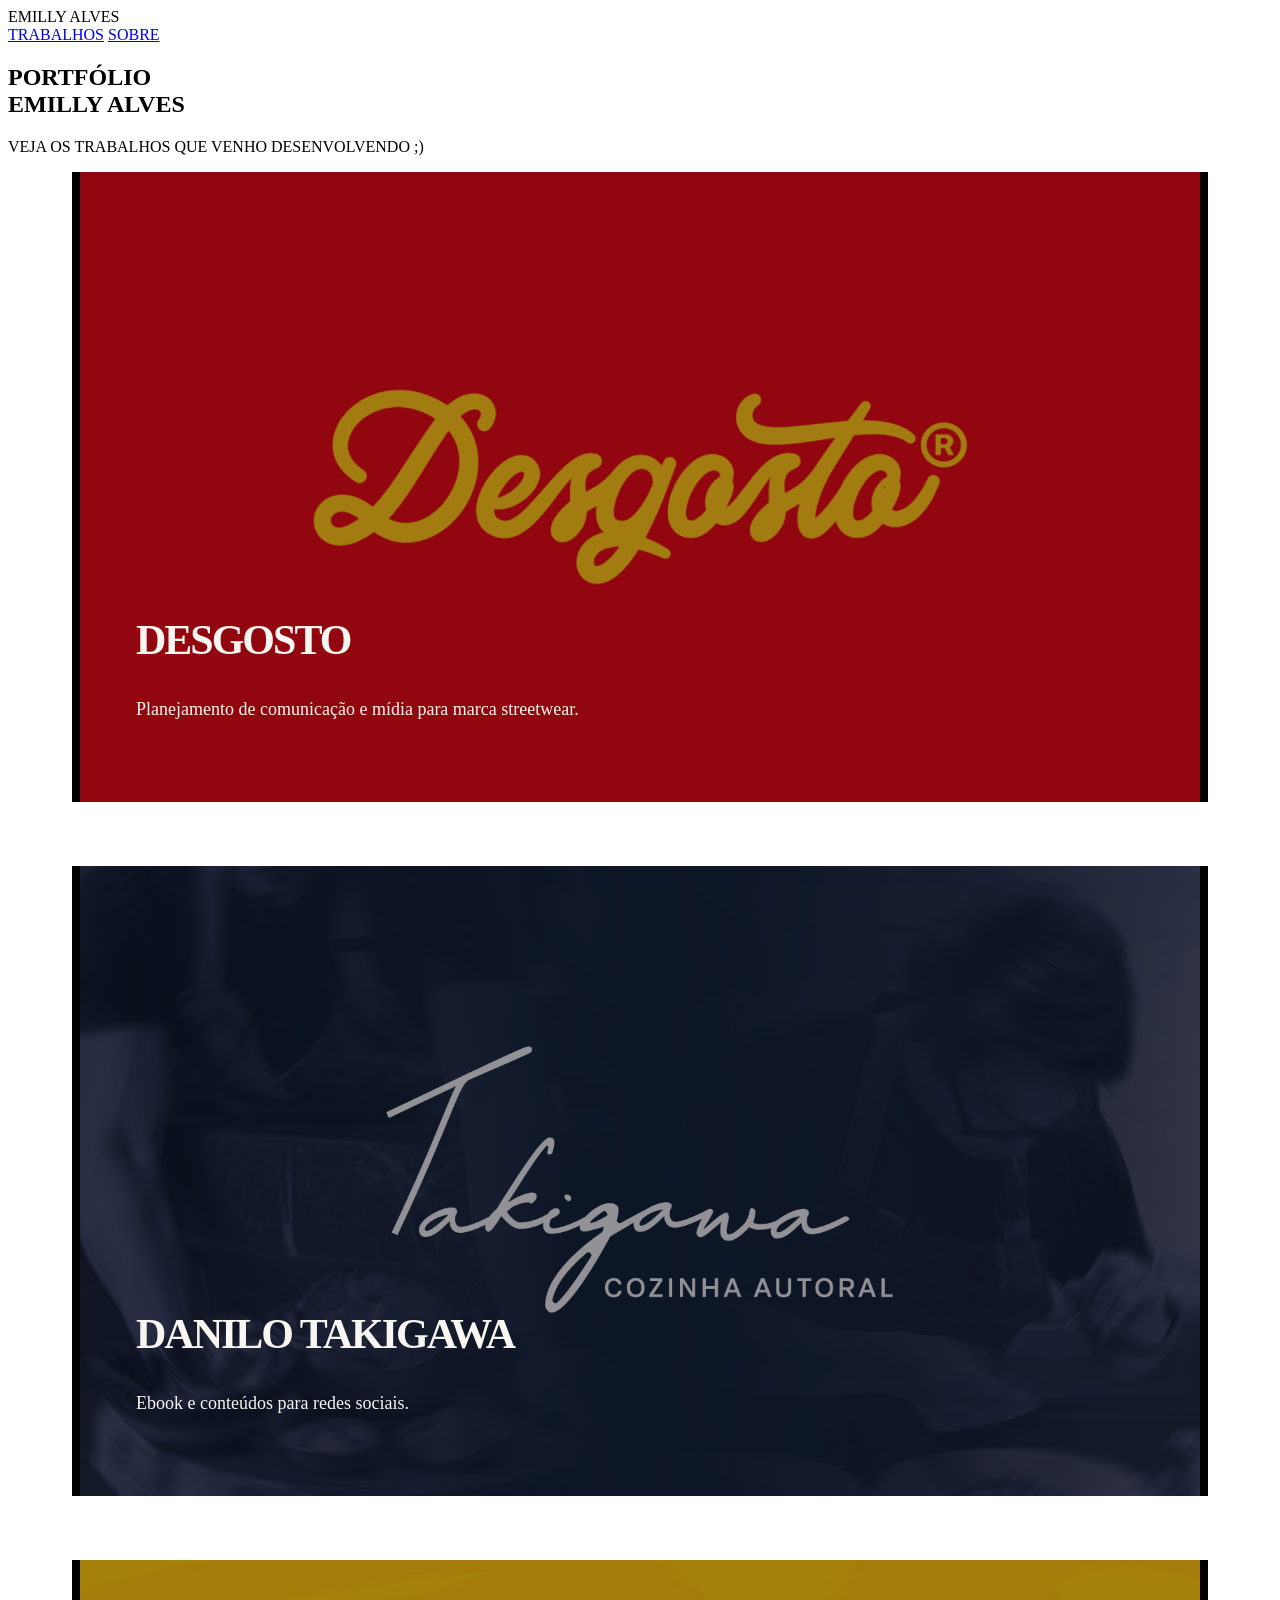
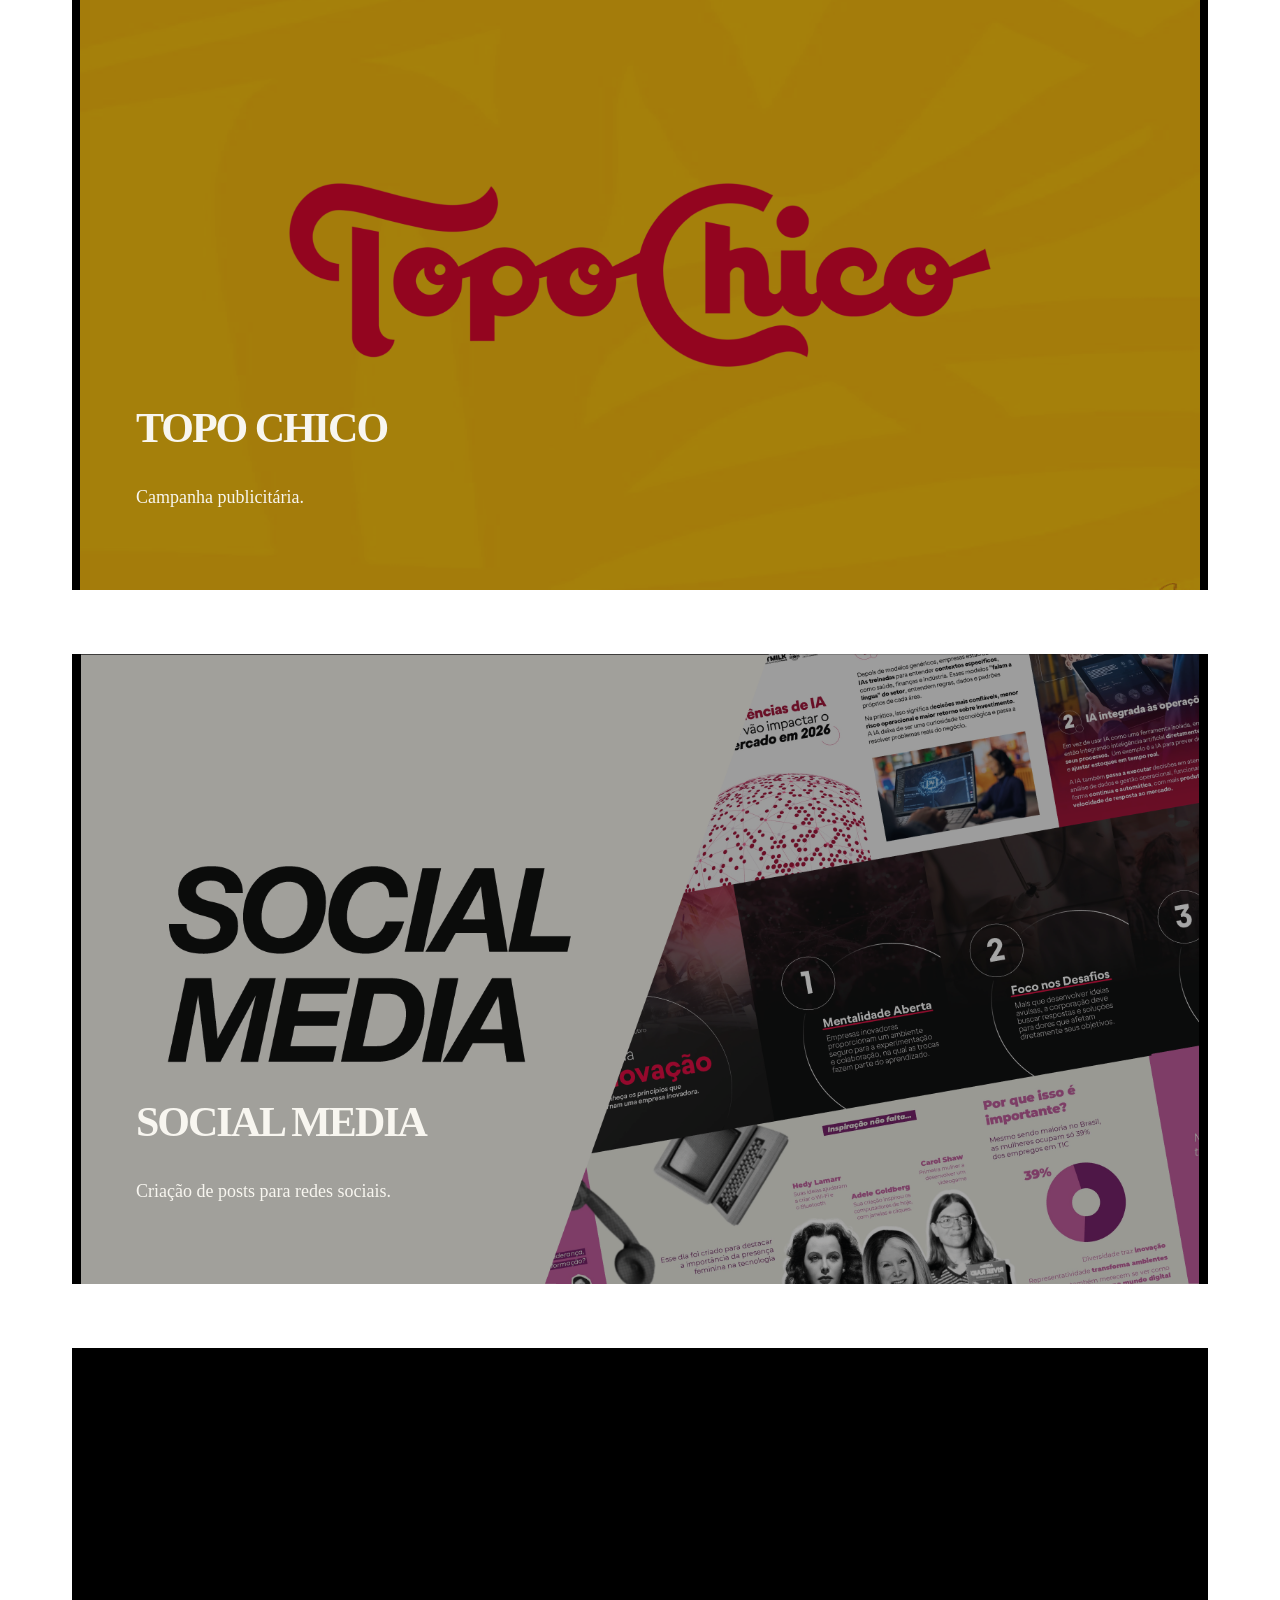
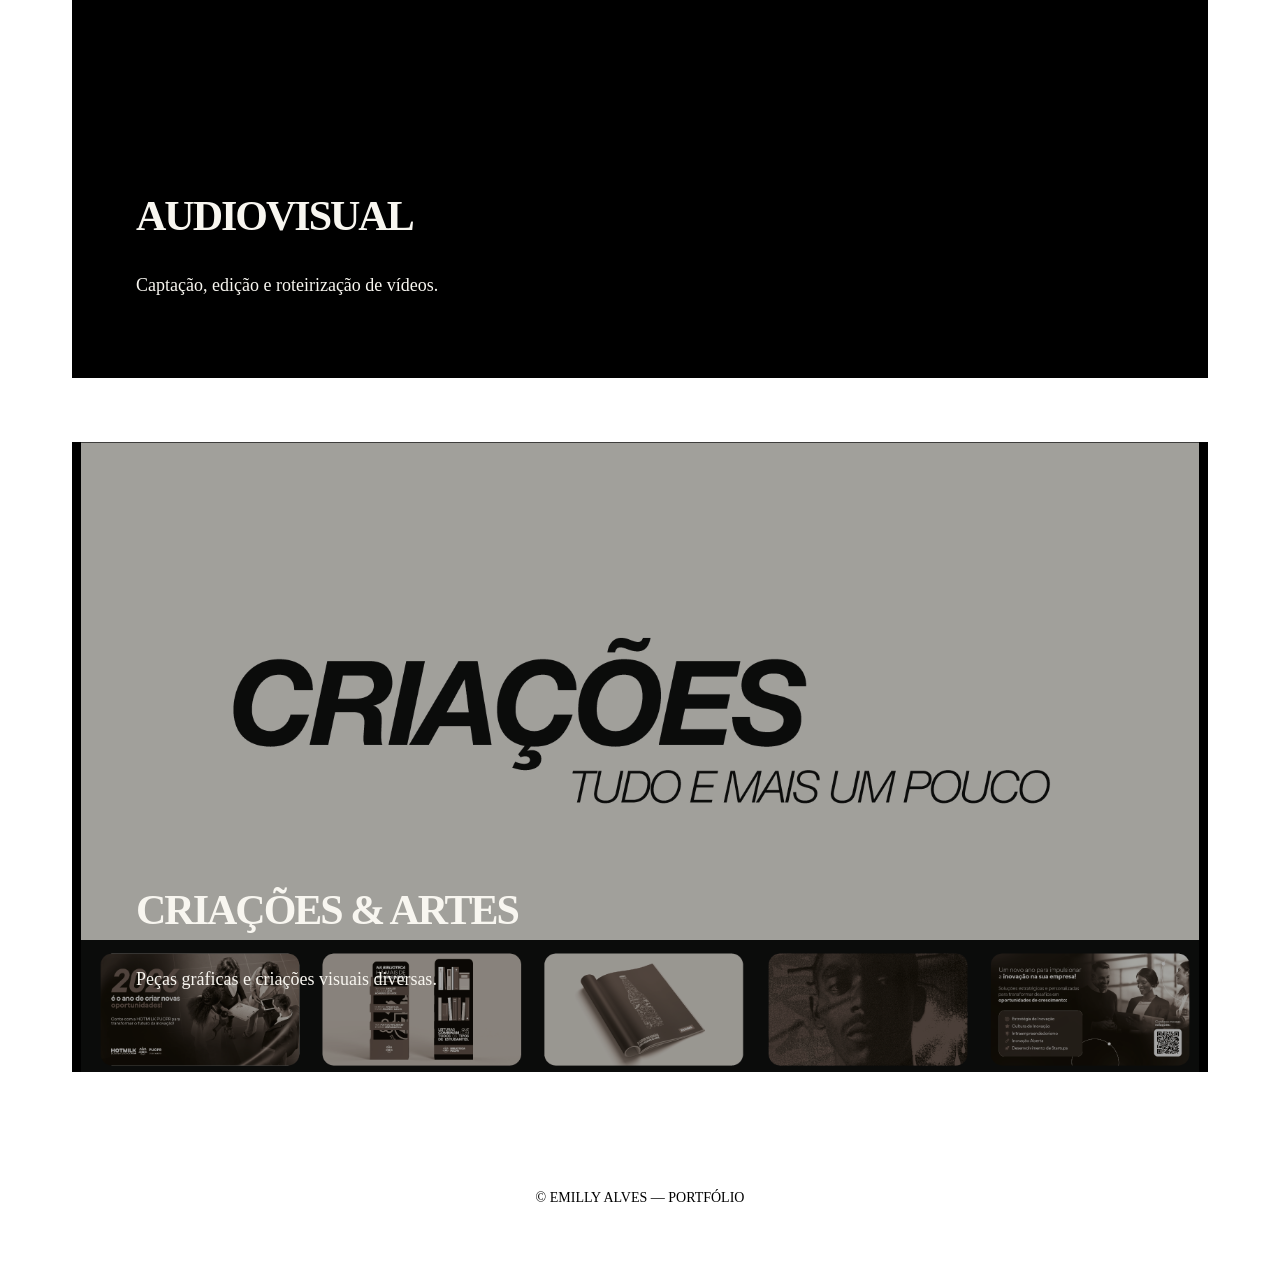
==== commit 8228bd2c: "Update index.html" ====
--- a/index.html
+++ b/index.html
@@ -4,7 +4,6 @@
   <meta charset="UTF-8">
   <title>Portfólio — Emilly Alves</title>
   <meta name="viewport" content="width=device-width, initial-scale=1.0">
-  <link rel="stylesheet" href="style.css">
   <link rel="stylesheet" href="home.css">
 </head>
 
